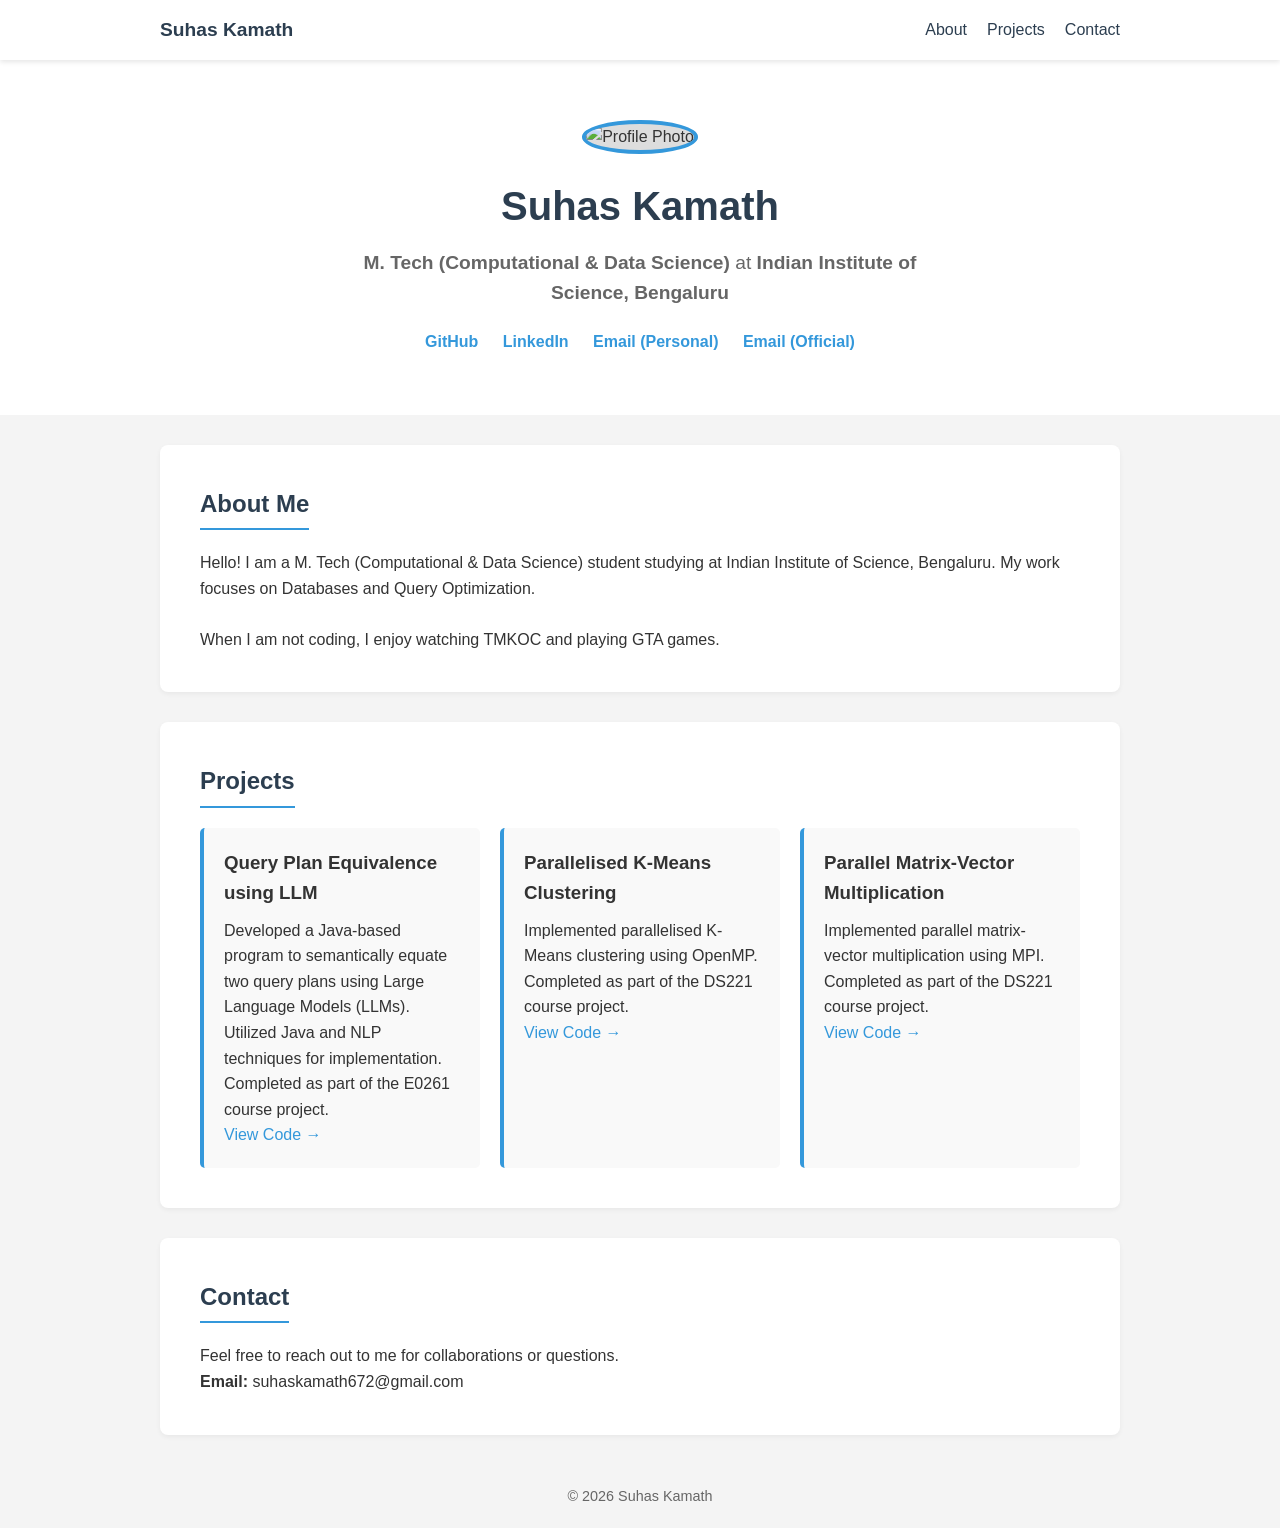
==== index.html @ 39dcdf75 "Updated index" ====
<!DOCTYPE html>
<html lang="en">
<head>
    <meta charset="UTF-8">
    <meta name="viewport" content="width=device-width, initial-scale=1.0">
    <title>Suhas Kamath| Portfolio</title>
    <style>
        /* --- CSS VARIABLES FOR EASY COLOR CHANGES --- */
        :root {
            --primary-color: #2c3e50; /* Dark Blue */
            --accent-color: #3498db;  /* Light Blue */
            --text-color: #333;
            --bg-color: #f4f4f4;
            --white: #ffffff;
        }

        /* --- GLOBAL STYLES --- */
        * {
            margin: 0;
            padding: 0;
            box-sizing: border-box;
        }

        body {
            font-family: -apple-system, BlinkMacSystemFont, "Segoe UI", Roboto, Helvetica, Arial, sans-serif;
            line-height: 1.6;
            color: var(--text-color);
            background-color: var(--bg-color);
        }

        a {
            text-decoration: none;
            color: var(--accent-color);
            transition: color 0.3s ease;
        }

        a:hover {
            color: var(--primary-color);
        }

        .container {
            max-width: 1000px;
            margin: 0 auto;
            padding: 0 20px;
        }

        /* --- HEADER & NAVIGATION --- */
        header {
            background: var(--white);
            box-shadow: 0 2px 5px rgba(0,0,0,0.1);
            position: sticky;
            top: 0;
            z-index: 100;
        }

        nav {
            display: flex;
            justify-content: space-between;
            align-items: center;
            height: 60px;
        }

        .logo {
            font-size: 1.2rem;
            font-weight: bold;
            color: var(--primary-color);
        }

        .nav-links {
            list-style: none;
            display: flex;
        }

        .nav-links li {
            margin-left: 20px;
        }

        .nav-links a {
            color: var(--primary-color);
            font-weight: 500;
        }

        /* --- HERO SECTION --- */
        .hero {
            background: var(--white);
            padding: 60px 0;
            text-align: center;
            margin-bottom: 30px;
        }

        .profile-img {
            width: 150px;
            height: 150px;
            border-radius: 50%;
            object-fit: cover;
            border: 4px solid var(--accent-color);
            margin-bottom: 20px;
            background-color: #ddd; /* Placeholder color */
        }

        .hero h1 {
            font-size: 2.5rem;
            margin-bottom: 10px;
            color: var(--primary-color);
        }

        .hero p {
            font-size: 1.2rem;
            color: #666;
            max-width: 600px;
            margin: 0 auto;
        }

        .social-links {
            margin-top: 20px;
        }

        .social-links a {
            margin: 0 10px;
            font-weight: bold;
        }

        /* --- CONTENT SECTIONS --- */
        section {
            background: var(--white);
            padding: 40px;
            margin-bottom: 30px;
            border-radius: 8px;
            box-shadow: 0 2px 5px rgba(0,0,0,0.05);
        }

        h2 {
            color: var(--primary-color);
            border-bottom: 2px solid var(--accent-color);
            display: inline-block;
            margin-bottom: 20px;
            padding-bottom: 5px;
        }

        .grid-list {
            display: grid;
            grid-template-columns: repeat(auto-fit, minmax(250px, 1fr));
            gap: 20px;
        }

        .card {
            background: #f9f9f9;
            padding: 20px;
            border-radius: 5px;
            border-left: 4px solid var(--accent-color);
        }

        .card h3 {
            margin-bottom: 10px;
        }

        /* --- FOOTER --- */
        footer {
            text-align: center;
            padding: 20px;
            color: #666;
            font-size: 0.9rem;
        }

        /* --- RESPONSIVE DESIGN --- */
        @media (max-width: 768px) {
            .hero h1 { font-size: 2rem; }
            nav { flex-direction: column; height: auto; padding: 10px 0; }
            .nav-links { margin-top: 10px; }
        }
    </style>
</head>
<body>

    <header>
        <div class="container">
            <nav>
                <div class="logo">Suhas Kamath</div>
                <ul class="nav-links">
                    <li><a href="#about">About</a></li>
                    <!--<li><a href="#research">Research and Interests</a></li>-->
                    <li><a href="#projects">Projects</a></li>
                    <li><a href="#contact">Contact</a></li>
                </ul>
            </nav>
        </div>
    </header>

    <div class="hero">
        <div class="container">
            <img src="profile.png" alt="Profile Photo" class="profile-img">
            <h1>Suhas Kamath</h1>
            <p><strong>M. Tech (Computational & Data Science) </strong> at <strong>Indian Institute of Science, Bengaluru</strong></p>
            <!--
            <p>Brief tagline about what you study or build (e.g., Numerical Analysis, Data Science, or Web Development).</p>
            -->
            <div class="social-links">
                <a href="https://github.com/suhaskamath2712">GitHub</a>
                <a href="https://www.linkedin.com/in/suhas-kamath-4472b1215/">LinkedIn</a>
                <a href="mailto:suhaskamath672@gmail.com">Email (Personal)</a>
                <a href="mailto:suhaskamath@iisc.ac.in">Email (Official)</a>
            </div>
        </div>
    </div>

    <div class="container">
        
        <section id="about">
            <h2>About Me</h2>
            <p>
                Hello! I am a M. Tech (Computational & Data Science) student studying at Indian Institute of Science, Bengaluru. 
                My work focuses on Databases and Query Optimization.
            </p>
            <br>
            <p>
                When I am not coding, I enjoy watching TMKOC and playing GTA games.
            </p>
        </section>
        
        <!--
        <section id="research">
            <h2>Research Interests</h2>
            <ul style="padding-left: 20px;">
                <li><strong>Topic A:</strong> Description of why this interests you.</li>
                <li><strong>Topic B:</strong> Description of previous work in this area.</li>
                <li><strong>Topic C:</strong> Future goals in this field.</li>
            </ul>
        </section>
        -->
        
        
        <section id="projects">
            <h2>Projects</h2>
            <div class="grid-list">
                <div class="card">
                    <h3>Query Plan Equivalence using LLM</h3>
                    <p>Developed a Java-based program to semantically equate two query plans using Large Language Models (LLMs). Utilized Java and NLP techniques for implementation. Completed as part of the E0261 course project.</p>
                    <a href="https://github.com/suhaskamath2712/E0261_P11">View Code &rarr;</a>
                </div>
                <div class="card">
                    <h3>Parallelised K-Means Clustering</h3>
                    <p>Implemented parallelised K-Means clustering using OpenMP. Completed as part of the DS221 course project.</p>
                    <a href="https://github.com/suhaskamath2712/ISS_Assignment/tree/main/OpenMP">View Code &rarr;</a>
                </div>
                <div class="card">
                    <h3>Parallel Matrix-Vector Multiplication</h3>
                    <p>Implemented parallel matrix-vector multiplication using MPI. Completed as part of the DS221 course project.</p>
                    <a href="https://github.com/suhaskamath2712/ISS_Assignment/tree/main/MPI">View Code &rarr;</a>
                </div>
            </div>
        </section>

        <section id="contact">
            <h2>Contact</h2>
            <p>Feel free to reach out to me for collaborations or questions.</p>
            <p><strong>Email:</strong> suhaskamath672@gmail.com</p>
        </section>

    </div>

    <footer>
        <p>&copy; <span id="year"></span> Suhas Kamath</p>
    </footer>

    <script>
        // Automatically update the year in the footer
        document.getElementById('year').textContent = new Date().getFullYear();

        // Smooth scrolling for navigation links
        document.querySelectorAll('a[href^="#"]').forEach(anchor => {
            anchor.addEventListener('click', function (e) {
                e.preventDefault();
                document.querySelector(this.getAttribute('href')).scrollIntoView({
                    behavior: 'smooth'
                });
            });
        });
    </script>
</body>
</html>
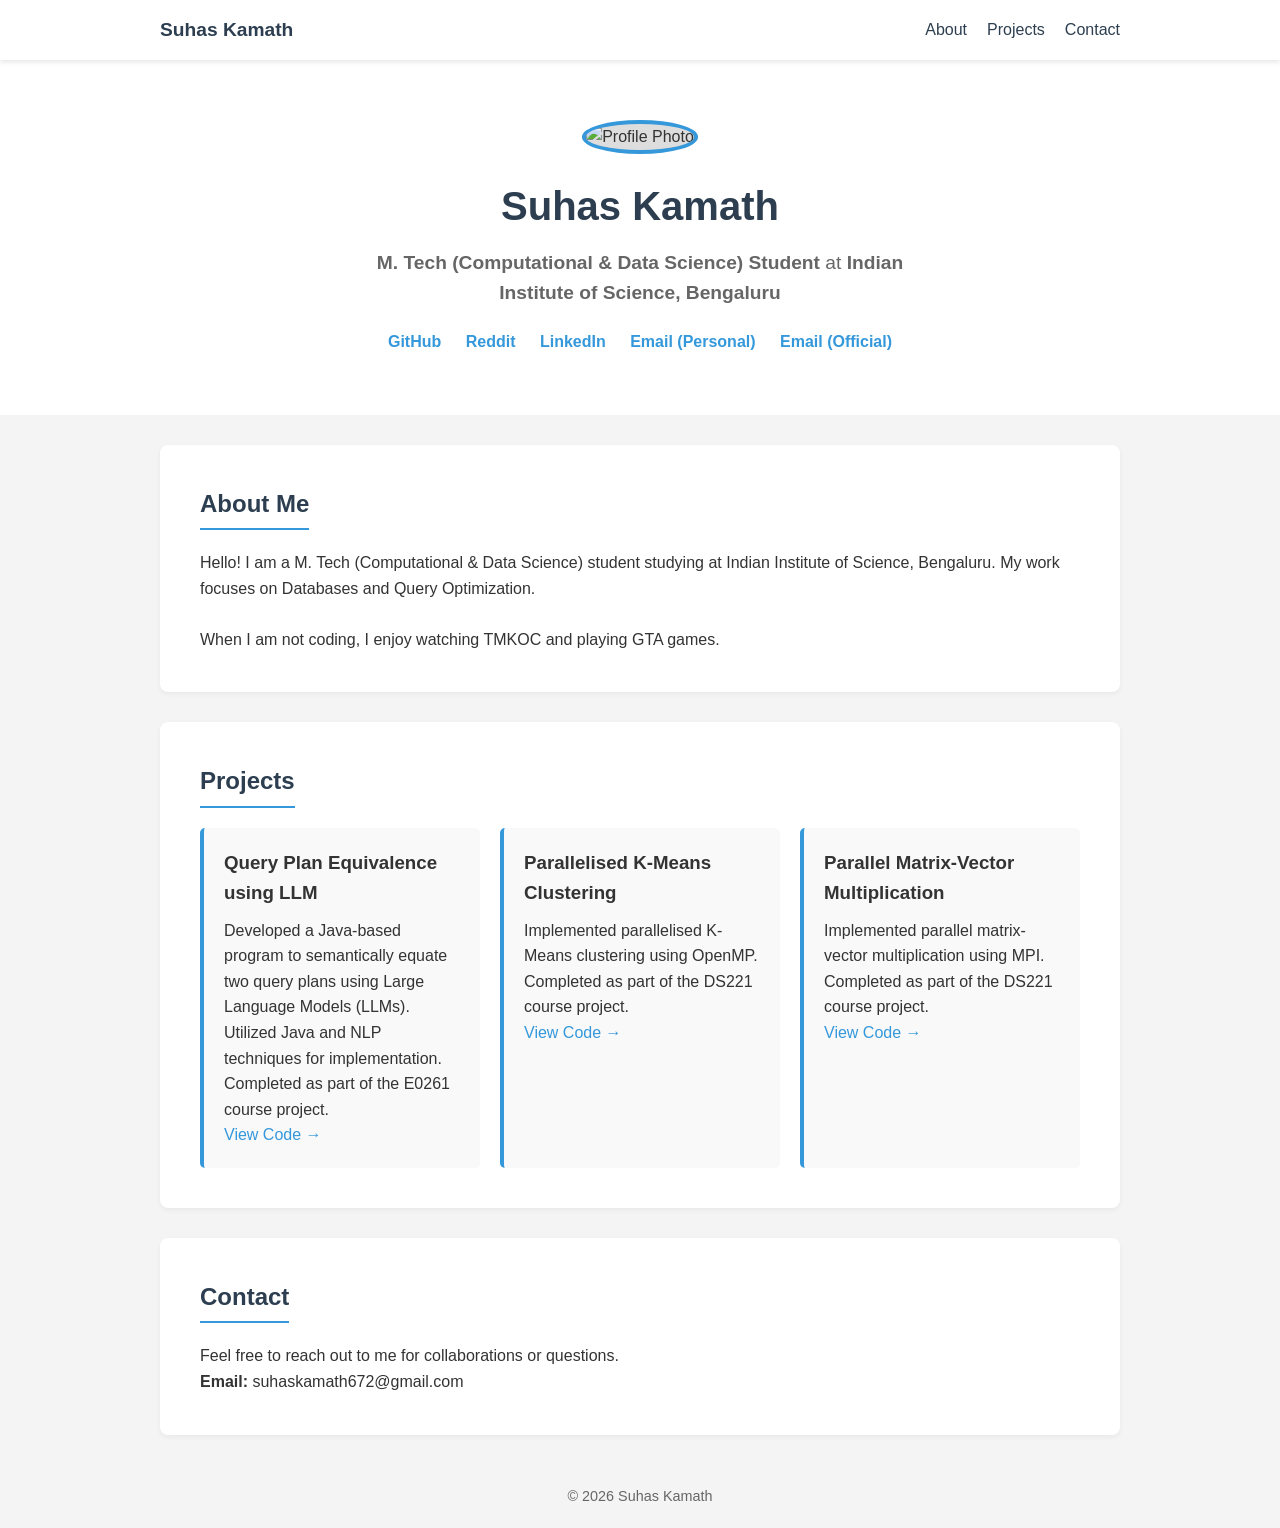
==== commit 50d9b3ad: "Update index.html" ====
--- a/index.html
+++ b/index.html
@@ -3,7 +3,7 @@
 <head>
     <meta charset="UTF-8">
     <meta name="viewport" content="width=device-width, initial-scale=1.0">
-    <title>Suhas Kamath| Portfolio</title>
+    <title>Suhas Kamath | Portfolio</title>
     <style>
         /* --- CSS VARIABLES FOR EASY COLOR CHANGES --- */
         :root {
@@ -190,12 +190,13 @@
         <div class="container">
             <img src="profile.png" alt="Profile Photo" class="profile-img">
             <h1>Suhas Kamath</h1>
-            <p><strong>M. Tech (Computational & Data Science) </strong> at <strong>Indian Institute of Science, Bengaluru</strong></p>
+            <p><strong>M. Tech (Computational & Data Science) Student </strong> at <strong>Indian Institute of Science, Bengaluru</strong></p>
             <!--
             <p>Brief tagline about what you study or build (e.g., Numerical Analysis, Data Science, or Web Development).</p>
             -->
             <div class="social-links">
                 <a href="https://github.com/suhaskamath2712">GitHub</a>
+                <a href="https://www.reddit.com/user/tejrani/">Reddit</a>
                 <a href="https://www.linkedin.com/in/suhas-kamath-4472b1215/">LinkedIn</a>
                 <a href="mailto:suhaskamath672@gmail.com">Email (Personal)</a>
                 <a href="mailto:suhaskamath@iisc.ac.in">Email (Official)</a>
@@ -277,4 +278,4 @@
         });
     </script>
 </body>
-</html>+</html>
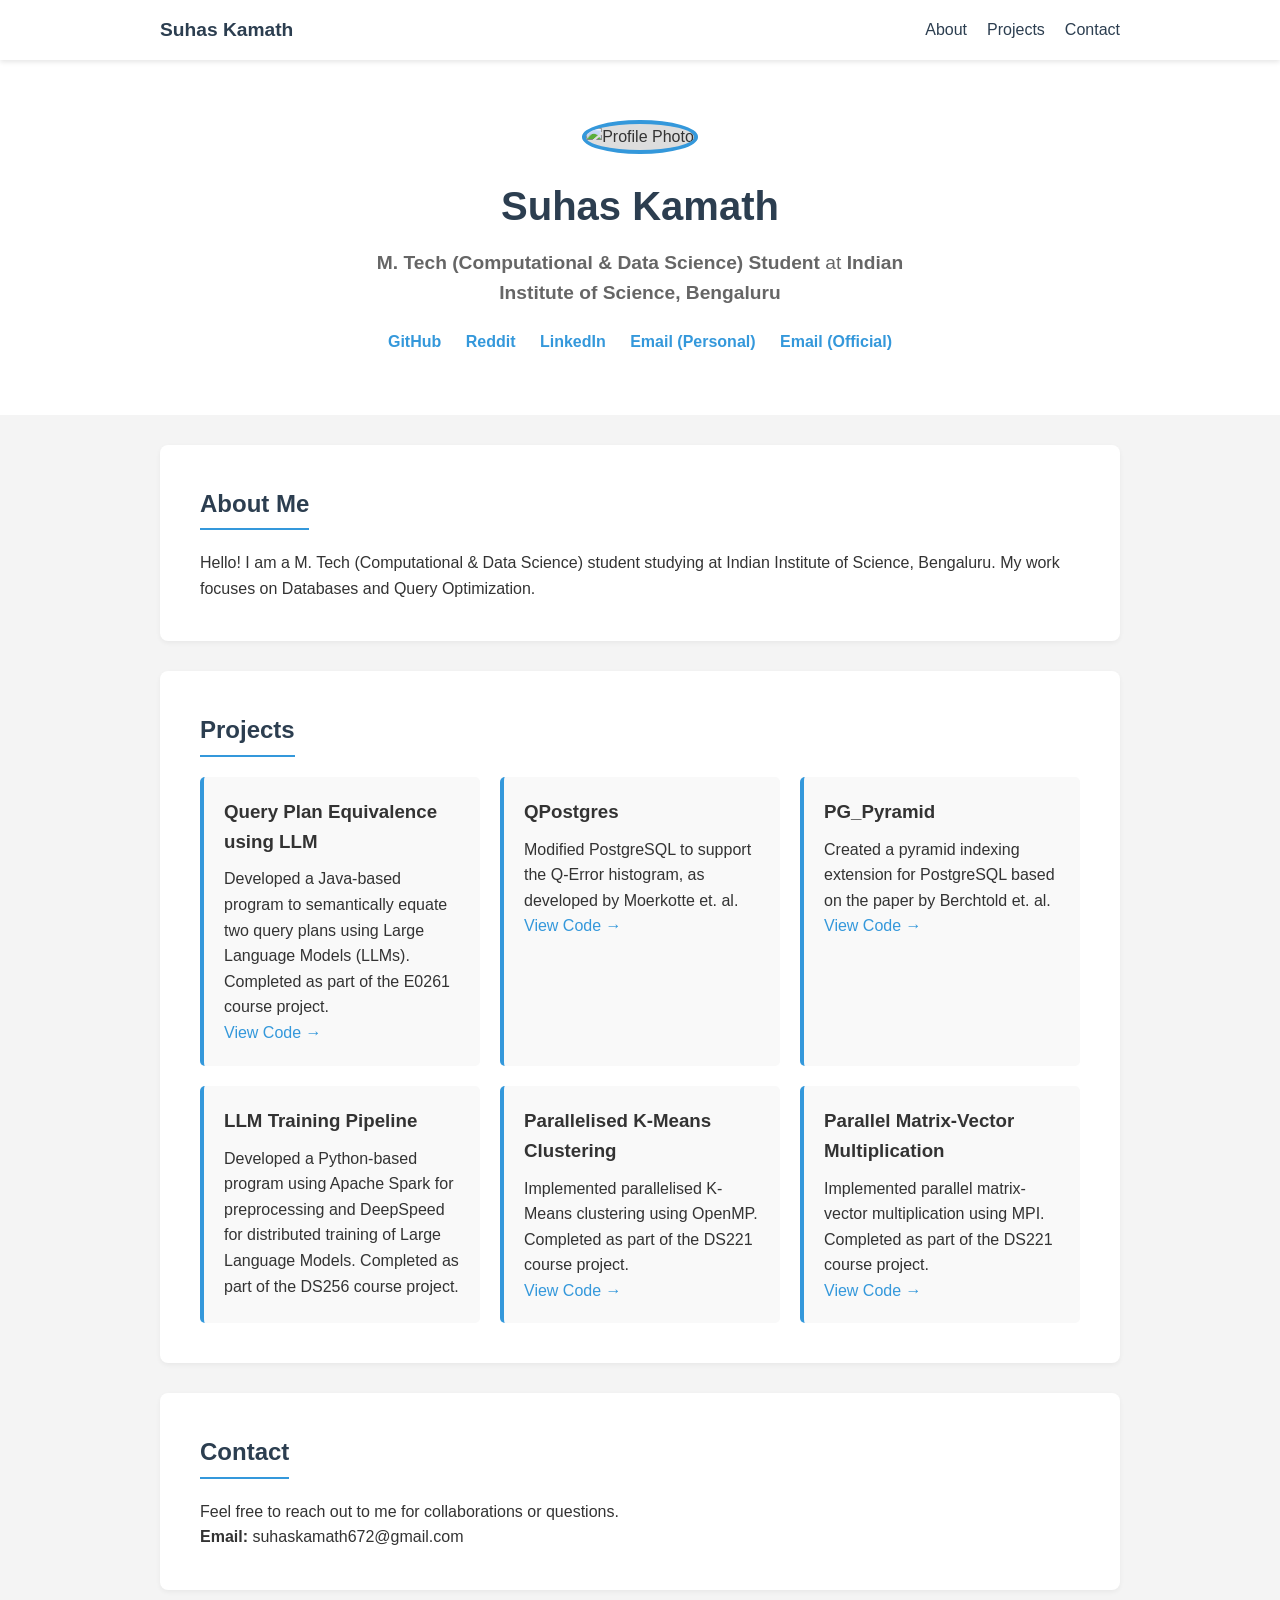
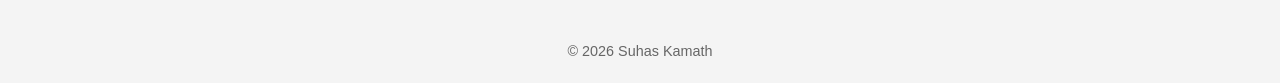
==== commit 1508b727: "Updated webpage" ====
--- a/index.html
+++ b/index.html
@@ -212,10 +212,6 @@
                 Hello! I am a M. Tech (Computational & Data Science) student studying at Indian Institute of Science, Bengaluru. 
                 My work focuses on Databases and Query Optimization.
             </p>
-            <br>
-            <p>
-                When I am not coding, I enjoy watching TMKOC and playing GTA games.
-            </p>
         </section>
         
         <!--
@@ -235,8 +231,22 @@
             <div class="grid-list">
                 <div class="card">
                     <h3>Query Plan Equivalence using LLM</h3>
-                    <p>Developed a Java-based program to semantically equate two query plans using Large Language Models (LLMs). Utilized Java and NLP techniques for implementation. Completed as part of the E0261 course project.</p>
+                    <p>Developed a Java-based program to semantically equate two query plans using Large Language Models (LLMs). Completed as part of the E0261 course project.</p>
                     <a href="https://github.com/suhaskamath2712/E0261_P11">View Code &rarr;</a>
+                </div>
+                <div class="card">
+                    <h3>QPostgres</h3>
+                    <p>Modified PostgreSQL to support the Q-Error histogram, as developed by Moerkotte et. al.</p>
+                    <a href="https://github.com/suhaskamath2712/qpostgres">View Code &rarr;</a>
+                </div>
+                <div class="card">
+                    <h3>PG_Pyramid</h3>
+                    <p>Created a pyramid indexing extension for PostgreSQL based on the paper by Berchtold et. al.</p>
+                    <a href="https://github.com/suhaskamath2712/pg_pyramid">View Code &rarr;</a>
+                </div>
+                <div class="card">
+                    <h3>LLM Training Pipeline</h3>
+                    <p>Developed a Python-based program using Apache Spark for preprocessing and DeepSpeed for distributed training of Large Language Models. Completed as part of the DS256 course project.</p>
                 </div>
                 <div class="card">
                     <h3>Parallelised K-Means Clustering</h3>
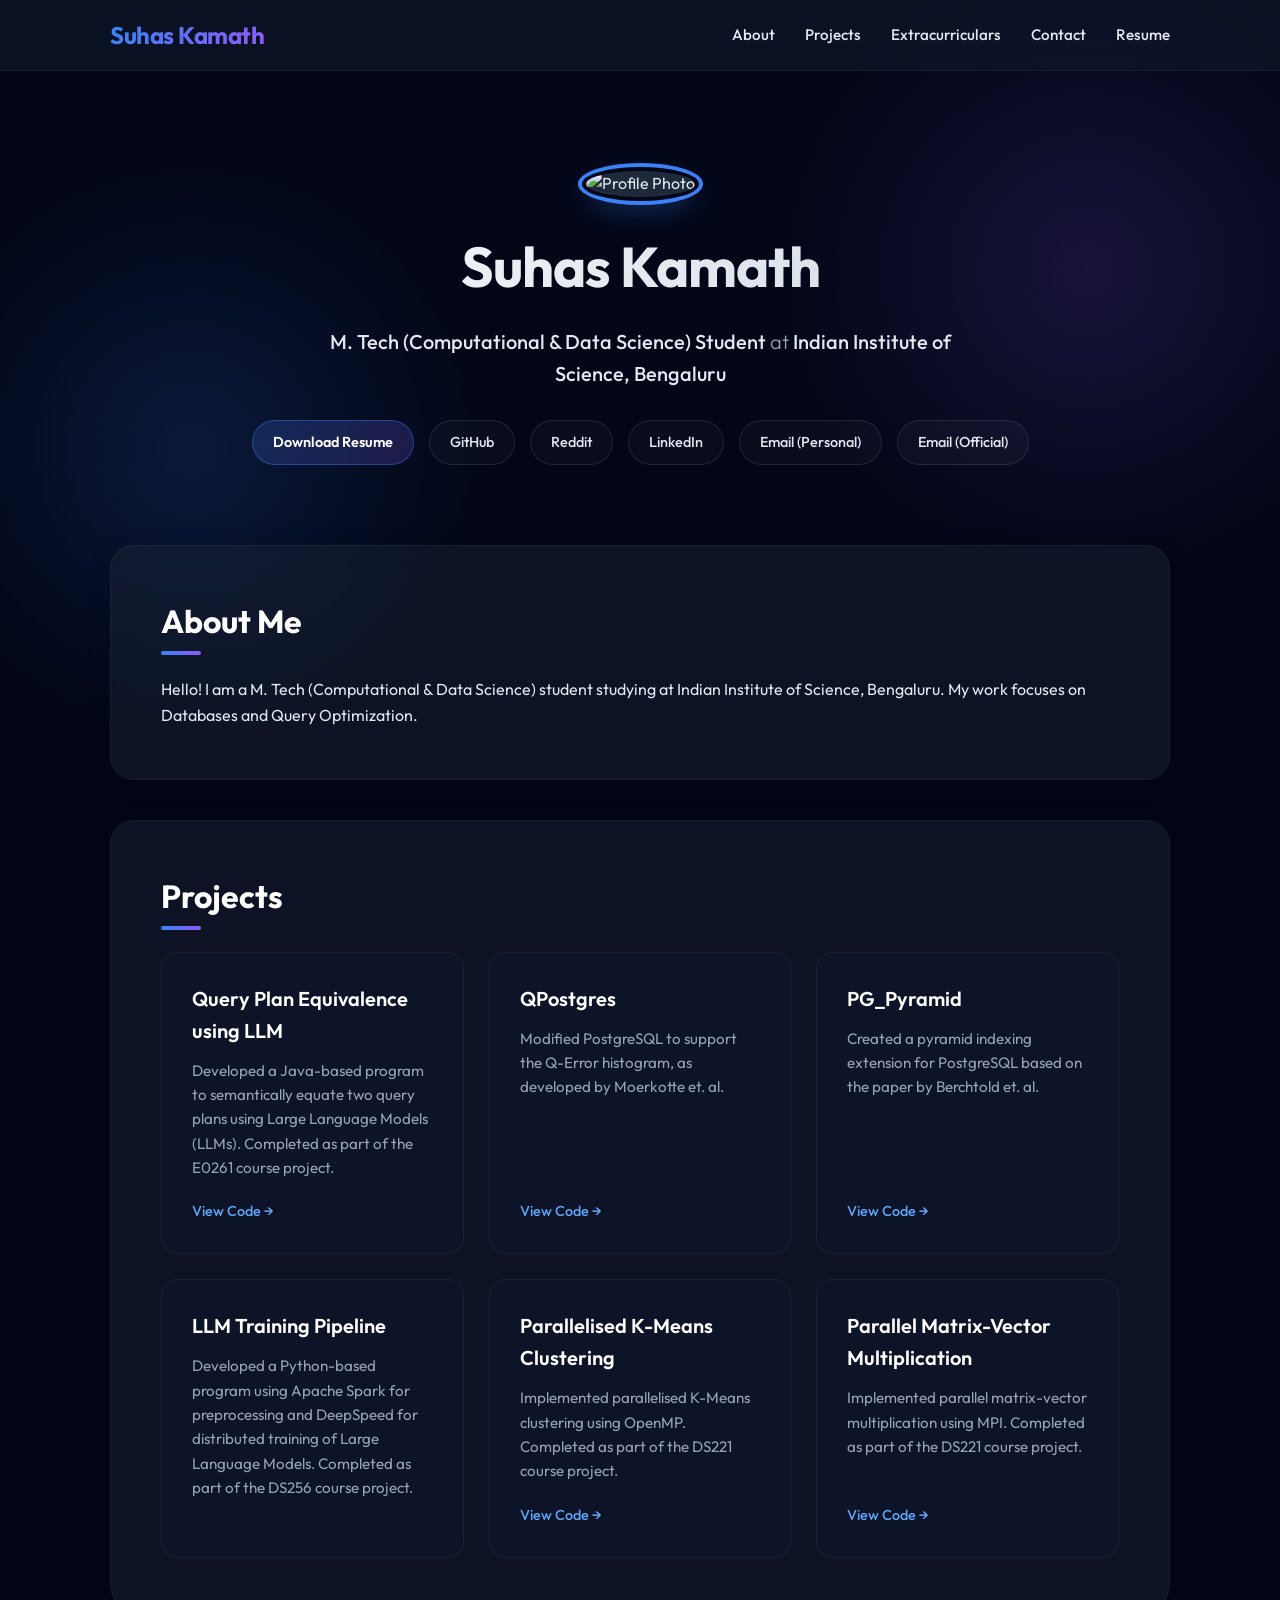
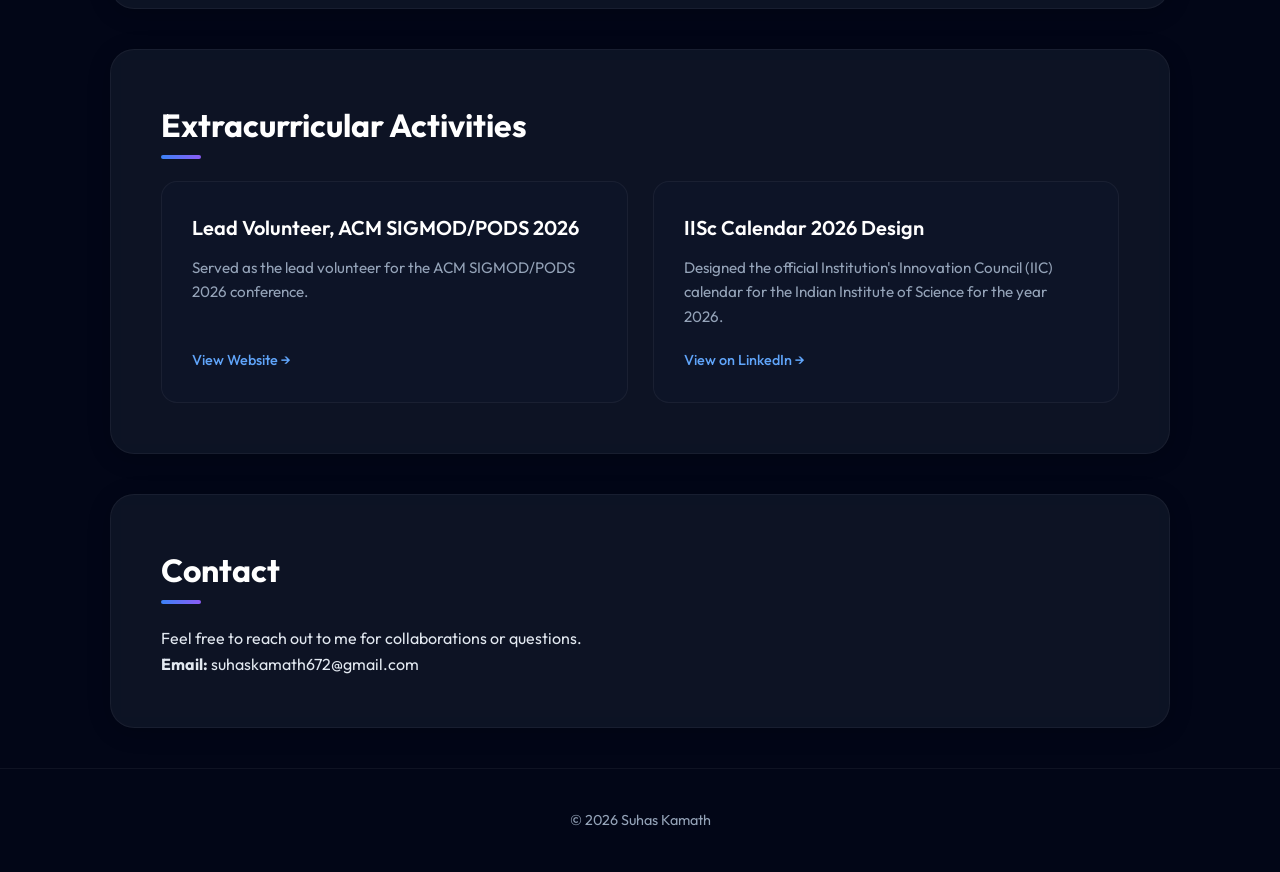
==== commit b690e4ae: "Redesign portfolio with dark theme, added resume" ====
--- a/index.html
+++ b/index.html
@@ -4,13 +4,22 @@
     <meta charset="UTF-8">
     <meta name="viewport" content="width=device-width, initial-scale=1.0">
     <title>Suhas Kamath | Portfolio</title>
+    <!-- Google Fonts -->
+    <link rel="preconnect" href="https://fonts.googleapis.com">
+    <link rel="preconnect" href="https://fonts.gstatic.com" crossorigin>
+    <link href="https://fonts.googleapis.com/css2?family=Outfit:wght@300;400;500;600;700&display=swap" rel="stylesheet">
+    
     <style>
         /* --- CSS VARIABLES FOR EASY COLOR CHANGES --- */
         :root {
-            --primary-color: #2c3e50; /* Dark Blue */
-            --accent-color: #3498db;  /* Light Blue */
-            --text-color: #333;
-            --bg-color: #f4f4f4;
+            --primary-color: #0f172a; /* Deep Slate */
+            --accent-color: #3b82f6;  /* Vibrant Blue */
+            --accent-glow: rgba(59, 130, 246, 0.5);
+            --text-color: #e2e8f0;
+            --text-muted: #94a3b8;
+            --bg-color: #020617; /* Very Dark Navy */
+            --surface-color: #1e293b;
+            --surface-hover: #334155;
             --white: #ffffff;
         }
 
@@ -22,48 +31,60 @@
         }
 
         body {
-            font-family: -apple-system, BlinkMacSystemFont, "Segoe UI", Roboto, Helvetica, Arial, sans-serif;
+            font-family: 'Outfit', -apple-system, BlinkMacSystemFont, "Segoe UI", Roboto, Helvetica, Arial, sans-serif;
             line-height: 1.6;
             color: var(--text-color);
             background-color: var(--bg-color);
+            background-image: 
+                radial-gradient(circle at 15% 50%, rgba(59, 130, 246, 0.15), transparent 25%),
+                radial-gradient(circle at 85% 30%, rgba(139, 92, 246, 0.15), transparent 25%);
+            background-attachment: fixed;
+            -webkit-font-smoothing: antialiased;
         }
 
         a {
             text-decoration: none;
             color: var(--accent-color);
-            transition: color 0.3s ease;
+            transition: all 0.3s cubic-bezier(0.4, 0, 0.2, 1);
         }
 
         a:hover {
-            color: var(--primary-color);
+            color: #60a5fa;
+            text-shadow: 0 0 8px var(--accent-glow);
         }
 
         .container {
-            max-width: 1000px;
+            max-width: 1100px;
             margin: 0 auto;
             padding: 0 20px;
         }
 
         /* --- HEADER & NAVIGATION --- */
         header {
-            background: var(--white);
-            box-shadow: 0 2px 5px rgba(0,0,0,0.1);
+            background: rgba(15, 23, 42, 0.7);
+            backdrop-filter: blur(12px);
+            -webkit-backdrop-filter: blur(12px);
+            border-bottom: 1px solid rgba(255, 255, 255, 0.05);
             position: sticky;
             top: 0;
             z-index: 100;
+            transition: all 0.3s ease;
         }
 
         nav {
             display: flex;
             justify-content: space-between;
             align-items: center;
-            height: 60px;
+            height: 70px;
         }
 
         .logo {
-            font-size: 1.2rem;
-            font-weight: bold;
-            color: var(--primary-color);
+            font-size: 1.5rem;
+            font-weight: 700;
+            background: linear-gradient(to right, #3b82f6, #8b5cf6);
+            -webkit-background-clip: text;
+            -webkit-text-fill-color: transparent;
+            letter-spacing: -0.5px;
         }
 
         .nav-links {
@@ -72,101 +93,226 @@
         }
 
         .nav-links li {
-            margin-left: 20px;
+            margin-left: 30px;
         }
 
         .nav-links a {
-            color: var(--primary-color);
+            color: var(--text-color);
             font-weight: 500;
+            font-size: 0.95rem;
+            position: relative;
+        }
+        
+        .nav-links a::after {
+            content: '';
+            position: absolute;
+            width: 0;
+            height: 2px;
+            bottom: -4px;
+            left: 0;
+            background: linear-gradient(to right, #3b82f6, #8b5cf6);
+            transition: width 0.3s ease;
+        }
+
+        .nav-links a:hover::after {
+            width: 100%;
         }
 
         /* --- HERO SECTION --- */
         .hero {
-            background: var(--white);
-            padding: 60px 0;
+            padding: 100px 0 80px;
             text-align: center;
-            margin-bottom: 30px;
+            position: relative;
         }
 
         .profile-img {
-            width: 150px;
-            height: 150px;
+            width: 160px;
+            height: 160px;
             border-radius: 50%;
             object-fit: cover;
-            border: 4px solid var(--accent-color);
-            margin-bottom: 20px;
-            background-color: #ddd; /* Placeholder color */
+            margin-bottom: 25px;
+            background-color: var(--surface-color);
+            box-shadow: 0 0 0 4px var(--bg-color), 0 0 0 8px var(--accent-color), 0 10px 30px rgba(59, 130, 246, 0.4);
+            transition: transform 0.5s cubic-bezier(0.175, 0.885, 0.32, 1.275);
+        }
+        
+        .profile-img:hover {
+            transform: scale(1.05) rotate(2deg);
         }
 
         .hero h1 {
-            font-size: 2.5rem;
-            margin-bottom: 10px;
-            color: var(--primary-color);
+            font-size: 3.5rem;
+            font-weight: 700;
+            margin-bottom: 15px;
+            letter-spacing: -1px;
+            background: linear-gradient(135deg, #ffffff 0%, #cbd5e1 100%);
+            -webkit-background-clip: text;
+            -webkit-text-fill-color: transparent;
         }
 
         .hero p {
-            font-size: 1.2rem;
-            color: #666;
-            max-width: 600px;
-            margin: 0 auto;
+            font-size: 1.25rem;
+            color: var(--text-muted);
+            max-width: 650px;
+            margin: 0 auto 30px;
+            font-weight: 300;
+        }
+        
+        .hero p strong {
+            color: #e2e8f0;
+            font-weight: 500;
         }
 
         .social-links {
-            margin-top: 20px;
+            display: flex;
+            justify-content: center;
+            gap: 15px;
+            flex-wrap: wrap;
         }
 
         .social-links a {
-            margin: 0 10px;
-            font-weight: bold;
+            background: rgba(255, 255, 255, 0.03);
+            border: 1px solid rgba(255, 255, 255, 0.1);
+            padding: 10px 20px;
+            border-radius: 30px;
+            font-size: 0.9rem;
+            font-weight: 500;
+            color: var(--text-color);
+            backdrop-filter: blur(10px);
+            -webkit-backdrop-filter: blur(10px);
+        }
+        
+        .social-links a:hover {
+            background: rgba(59, 130, 246, 0.1);
+            border-color: rgba(59, 130, 246, 0.5);
+            transform: translateY(-2px);
+            box-shadow: 0 4px 12px rgba(0, 0, 0, 0.2);
+            color: #ffffff;
         }
 
         /* --- CONTENT SECTIONS --- */
         section {
-            background: var(--white);
-            padding: 40px;
+            background: rgba(30, 41, 59, 0.4);
+            backdrop-filter: blur(16px);
+            -webkit-backdrop-filter: blur(16px);
+            border: 1px solid rgba(255, 255, 255, 0.05);
+            padding: 50px;
+            margin-bottom: 40px;
+            border-radius: 24px;
+            box-shadow: 0 4px 24px -1px rgba(0, 0, 0, 0.2);
+            transition: transform 0.3s ease, box-shadow 0.3s ease;
+        }
+
+        section:hover {
+            box-shadow: 0 10px 40px -10px rgba(0, 0, 0, 0.4);
+        }
+
+        h2 {
+            font-size: 2rem;
+            font-weight: 700;
+            color: var(--white);
             margin-bottom: 30px;
-            border-radius: 8px;
-            box-shadow: 0 2px 5px rgba(0,0,0,0.05);
-        }
-
-        h2 {
-            color: var(--primary-color);
-            border-bottom: 2px solid var(--accent-color);
             display: inline-block;
-            margin-bottom: 20px;
-            padding-bottom: 5px;
+            position: relative;
+        }
+        
+        h2::after {
+            content: '';
+            position: absolute;
+            left: 0;
+            bottom: -8px;
+            width: 40px;
+            height: 4px;
+            background: linear-gradient(90deg, #3b82f6, #8b5cf6);
+            border-radius: 2px;
         }
 
         .grid-list {
             display: grid;
-            grid-template-columns: repeat(auto-fit, minmax(250px, 1fr));
-            gap: 20px;
+            grid-template-columns: repeat(auto-fit, minmax(300px, 1fr));
+            gap: 25px;
         }
 
         .card {
-            background: #f9f9f9;
-            padding: 20px;
-            border-radius: 5px;
-            border-left: 4px solid var(--accent-color);
+            background: rgba(15, 23, 42, 0.6);
+            padding: 30px;
+            border-radius: 16px;
+            border: 1px solid rgba(255, 255, 255, 0.05);
+            transition: all 0.3s cubic-bezier(0.4, 0, 0.2, 1);
+            position: relative;
+            overflow: hidden;
+            display: flex;
+            flex-direction: column;
+        }
+        
+        .card::before {
+            content: '';
+            position: absolute;
+            top: 0;
+            left: 0;
+            width: 100%;
+            height: 100%;
+            background: radial-gradient(circle at top right, rgba(59, 130, 246, 0.1), transparent 50%);
+            opacity: 0;
+            transition: opacity 0.3s ease;
+        }
+
+        .card:hover {
+            transform: translateY(-5px);
+            border-color: rgba(59, 130, 246, 0.3);
+            box-shadow: 0 10px 30px -10px rgba(0, 0, 0, 0.5);
+        }
+        
+        .card:hover::before {
+            opacity: 1;
         }
 
         .card h3 {
-            margin-bottom: 10px;
+            font-size: 1.25rem;
+            color: var(--white);
+            margin-bottom: 12px;
+            font-weight: 600;
+        }
+        
+        .card p {
+            color: var(--text-muted);
+            font-size: 0.95rem;
+            flex-grow: 1;
+            margin-bottom: 20px;
+        }
+        
+        .card a {
+            display: inline-flex;
+            align-items: center;
+            font-weight: 500;
+            font-size: 0.9rem;
+            color: #60a5fa;
+            margin-top: auto;
+            position: relative;
+            z-index: 1;
+        }
+        
+        .card a:hover {
+            color: #93c5fd;
         }
 
         /* --- FOOTER --- */
         footer {
             text-align: center;
-            padding: 20px;
-            color: #666;
+            padding: 40px 20px;
+            color: var(--text-muted);
             font-size: 0.9rem;
+            border-top: 1px solid rgba(255, 255, 255, 0.05);
+            margin-top: 40px;
         }
 
         /* --- RESPONSIVE DESIGN --- */
         @media (max-width: 768px) {
-            .hero h1 { font-size: 2rem; }
-            nav { flex-direction: column; height: auto; padding: 10px 0; }
-            .nav-links { margin-top: 10px; }
+            .hero h1 { font-size: 2.5rem; }
+            nav { flex-direction: column; height: auto; padding: 15px 0; gap: 15px; }
+            .nav-links { margin-left: 0; justify-content: center; flex-wrap: wrap; gap: 15px; }
+            .nav-links li { margin: 0; }
+            section { padding: 30px 20px; }
         }
     </style>
 </head>
@@ -180,7 +326,9 @@
                     <li><a href="#about">About</a></li>
                     <!--<li><a href="#research">Research and Interests</a></li>-->
                     <li><a href="#projects">Projects</a></li>
+                    <li><a href="#extracurriculars">Extracurriculars</a></li>
                     <li><a href="#contact">Contact</a></li>
+                    <li><a href="Resume_Suhas.pdf" download="Resume_Suhas.pdf">Resume</a></li>
                 </ul>
             </nav>
         </div>
@@ -195,6 +343,7 @@
             <p>Brief tagline about what you study or build (e.g., Numerical Analysis, Data Science, or Web Development).</p>
             -->
             <div class="social-links">
+                <a href="Resume_Suhas.pdf" download="Resume_Suhas.pdf" style="background: linear-gradient(135deg, rgba(59, 130, 246, 0.2), rgba(139, 92, 246, 0.2)); border-color: rgba(59, 130, 246, 0.4); font-weight: 600; color: #ffffff;">Download Resume</a>
                 <a href="https://github.com/suhaskamath2712">GitHub</a>
                 <a href="https://www.reddit.com/user/tejrani/">Reddit</a>
                 <a href="https://www.linkedin.com/in/suhas-kamath-4472b1215/">LinkedIn</a>
@@ -257,6 +406,22 @@
                     <h3>Parallel Matrix-Vector Multiplication</h3>
                     <p>Implemented parallel matrix-vector multiplication using MPI. Completed as part of the DS221 course project.</p>
                     <a href="https://github.com/suhaskamath2712/ISS_Assignment/tree/main/MPI">View Code &rarr;</a>
+                </div>
+            </div>
+        </section>
+
+        <section id="extracurriculars">
+            <h2>Extracurricular Activities</h2>
+            <div class="grid-list">
+                <div class="card">
+                    <h3>Lead Volunteer, ACM SIGMOD/PODS 2026</h3>
+                    <p>Served as the lead volunteer for the ACM SIGMOD/PODS 2026 conference.</p>
+                    <a href="https://2026.sigmod.org/" target="_blank">View Website &rarr;</a>
+                </div>
+                <div class="card">
+                    <h3>IISc Calendar 2026 Design</h3>
+                    <p>Designed the official Institution's Innovation Council (IIC) calendar for the Indian Institute of Science for the year 2026.</p>
+                    <a href="https://www.linkedin.com/posts/institution-innovation-council-iic-iisc_iic-calendar-designs-ugcPost-7414228156267700224-qsvM?utm_source=share&utm_medium=member_desktop&rcm=ACoAADZTrDcB0Xc3ZBalmQDPo8MAmC64FkrdKAU" target="_blank">View on LinkedIn &rarr;</a>
                 </div>
             </div>
         </section>
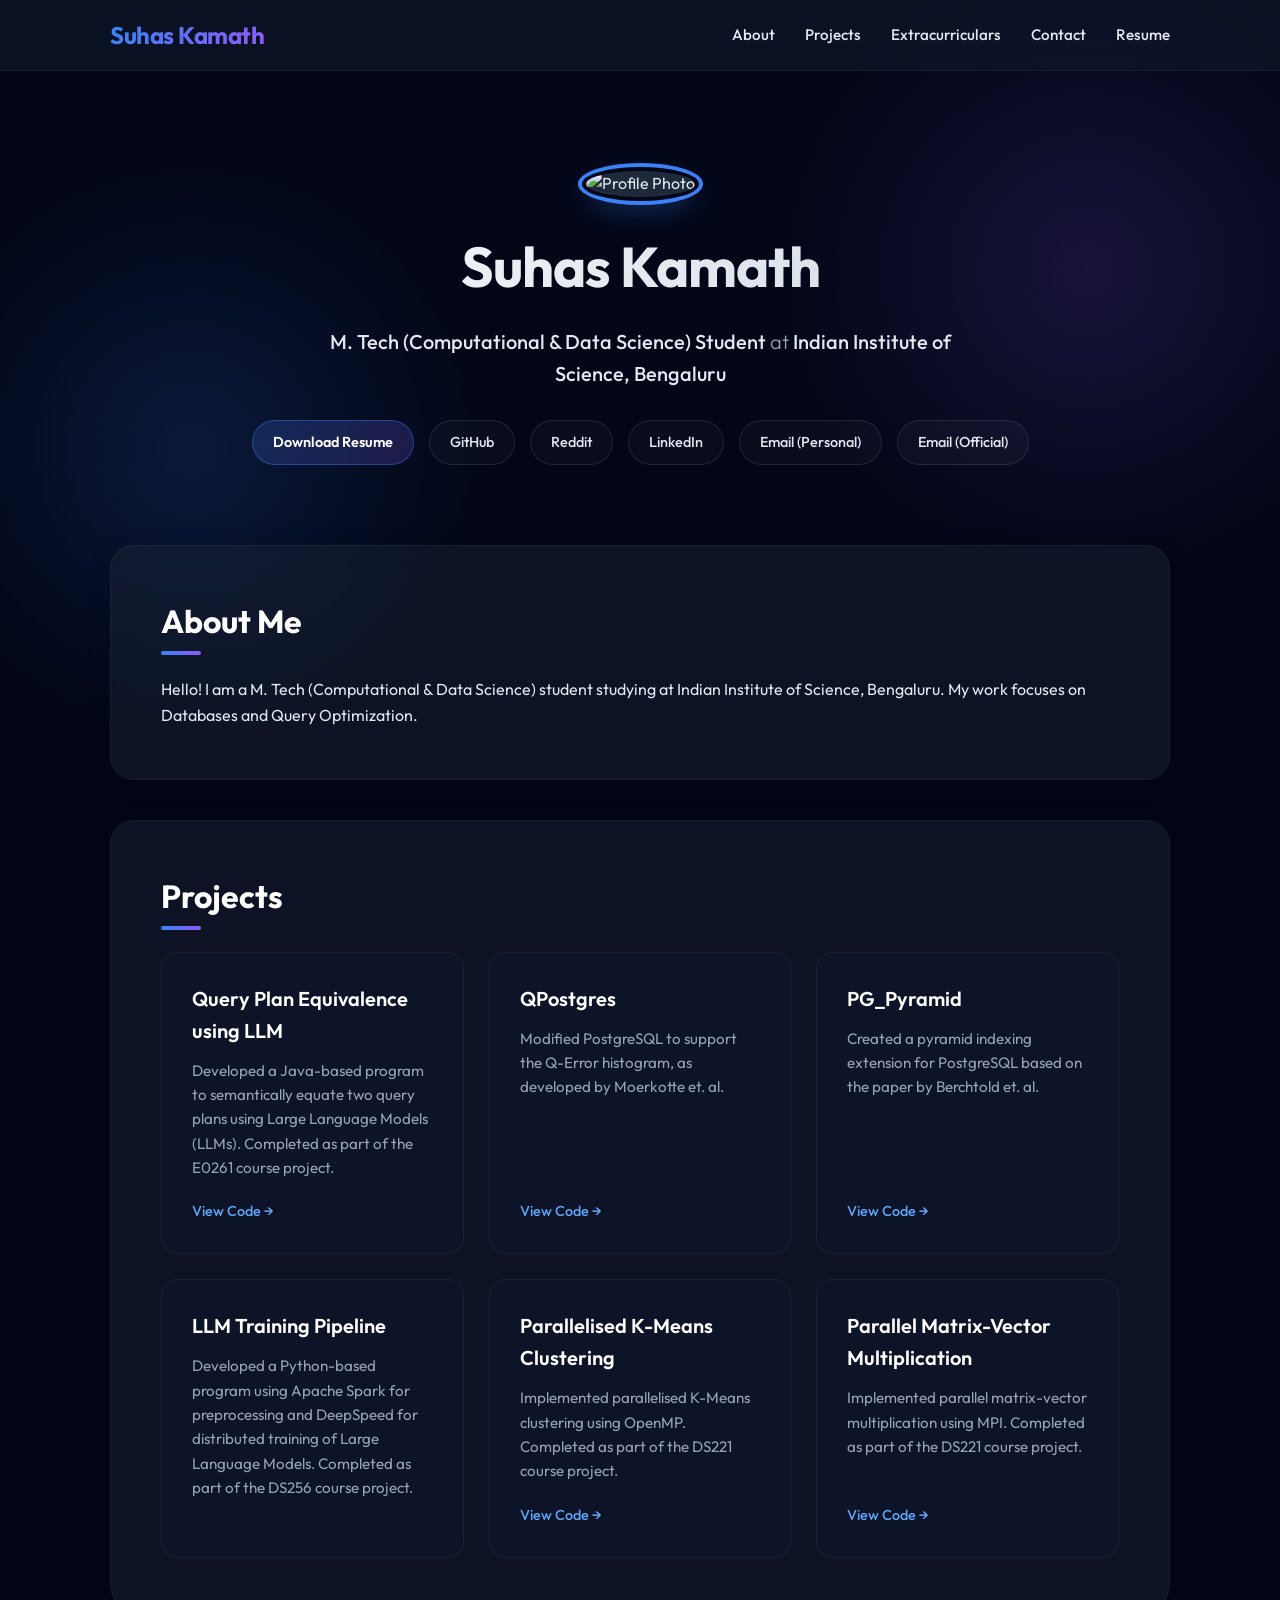
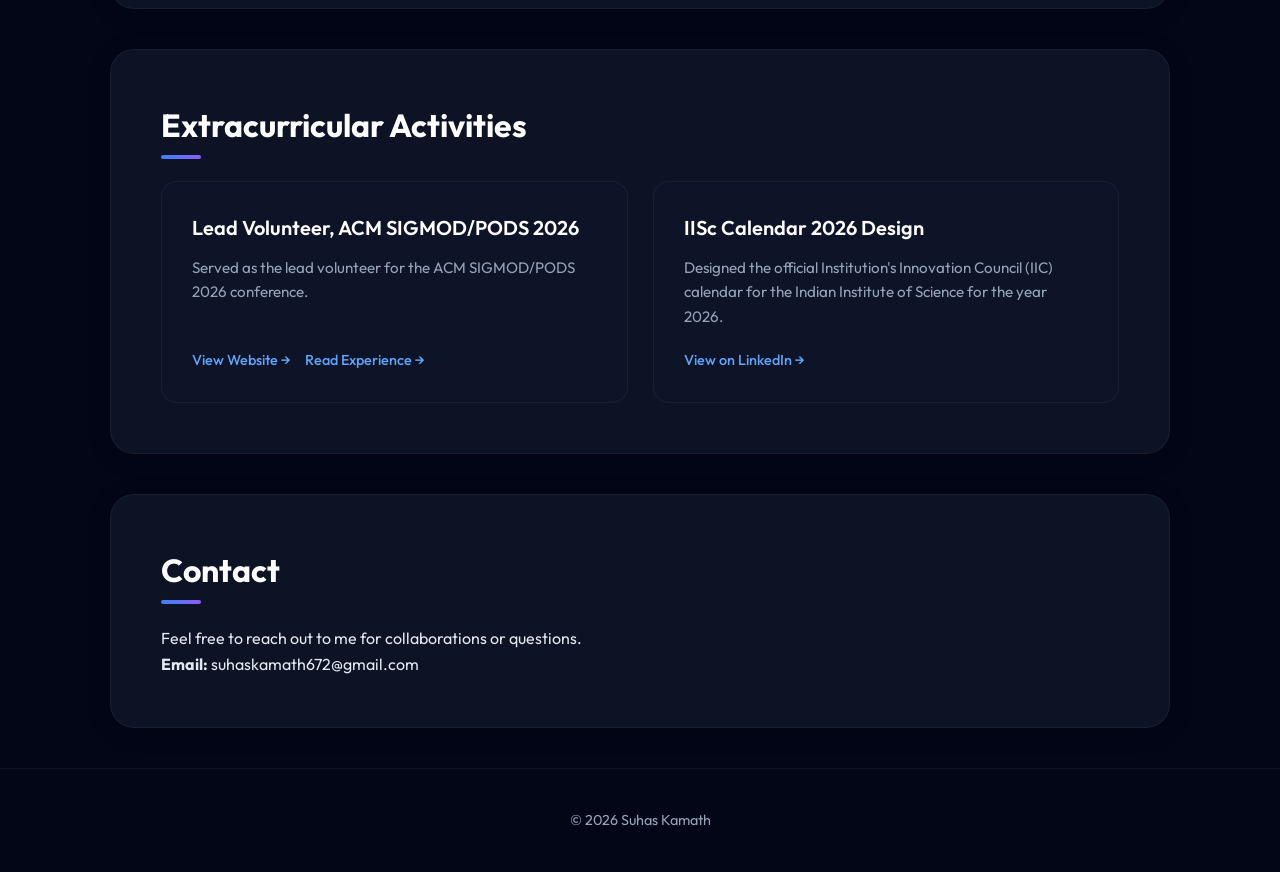
==== commit 594cdc3c: "Add SIGMOD 2026 conference travelogue" ====
--- a/index.html
+++ b/index.html
@@ -8,313 +8,7 @@
     <link rel="preconnect" href="https://fonts.googleapis.com">
     <link rel="preconnect" href="https://fonts.gstatic.com" crossorigin>
     <link href="https://fonts.googleapis.com/css2?family=Outfit:wght@300;400;500;600;700&display=swap" rel="stylesheet">
-    
-    <style>
-        /* --- CSS VARIABLES FOR EASY COLOR CHANGES --- */
-        :root {
-            --primary-color: #0f172a; /* Deep Slate */
-            --accent-color: #3b82f6;  /* Vibrant Blue */
-            --accent-glow: rgba(59, 130, 246, 0.5);
-            --text-color: #e2e8f0;
-            --text-muted: #94a3b8;
-            --bg-color: #020617; /* Very Dark Navy */
-            --surface-color: #1e293b;
-            --surface-hover: #334155;
-            --white: #ffffff;
-        }
-
-        /* --- GLOBAL STYLES --- */
-        * {
-            margin: 0;
-            padding: 0;
-            box-sizing: border-box;
-        }
-
-        body {
-            font-family: 'Outfit', -apple-system, BlinkMacSystemFont, "Segoe UI", Roboto, Helvetica, Arial, sans-serif;
-            line-height: 1.6;
-            color: var(--text-color);
-            background-color: var(--bg-color);
-            background-image: 
-                radial-gradient(circle at 15% 50%, rgba(59, 130, 246, 0.15), transparent 25%),
-                radial-gradient(circle at 85% 30%, rgba(139, 92, 246, 0.15), transparent 25%);
-            background-attachment: fixed;
-            -webkit-font-smoothing: antialiased;
-        }
-
-        a {
-            text-decoration: none;
-            color: var(--accent-color);
-            transition: all 0.3s cubic-bezier(0.4, 0, 0.2, 1);
-        }
-
-        a:hover {
-            color: #60a5fa;
-            text-shadow: 0 0 8px var(--accent-glow);
-        }
-
-        .container {
-            max-width: 1100px;
-            margin: 0 auto;
-            padding: 0 20px;
-        }
-
-        /* --- HEADER & NAVIGATION --- */
-        header {
-            background: rgba(15, 23, 42, 0.7);
-            backdrop-filter: blur(12px);
-            -webkit-backdrop-filter: blur(12px);
-            border-bottom: 1px solid rgba(255, 255, 255, 0.05);
-            position: sticky;
-            top: 0;
-            z-index: 100;
-            transition: all 0.3s ease;
-        }
-
-        nav {
-            display: flex;
-            justify-content: space-between;
-            align-items: center;
-            height: 70px;
-        }
-
-        .logo {
-            font-size: 1.5rem;
-            font-weight: 700;
-            background: linear-gradient(to right, #3b82f6, #8b5cf6);
-            -webkit-background-clip: text;
-            -webkit-text-fill-color: transparent;
-            letter-spacing: -0.5px;
-        }
-
-        .nav-links {
-            list-style: none;
-            display: flex;
-        }
-
-        .nav-links li {
-            margin-left: 30px;
-        }
-
-        .nav-links a {
-            color: var(--text-color);
-            font-weight: 500;
-            font-size: 0.95rem;
-            position: relative;
-        }
-        
-        .nav-links a::after {
-            content: '';
-            position: absolute;
-            width: 0;
-            height: 2px;
-            bottom: -4px;
-            left: 0;
-            background: linear-gradient(to right, #3b82f6, #8b5cf6);
-            transition: width 0.3s ease;
-        }
-
-        .nav-links a:hover::after {
-            width: 100%;
-        }
-
-        /* --- HERO SECTION --- */
-        .hero {
-            padding: 100px 0 80px;
-            text-align: center;
-            position: relative;
-        }
-
-        .profile-img {
-            width: 160px;
-            height: 160px;
-            border-radius: 50%;
-            object-fit: cover;
-            margin-bottom: 25px;
-            background-color: var(--surface-color);
-            box-shadow: 0 0 0 4px var(--bg-color), 0 0 0 8px var(--accent-color), 0 10px 30px rgba(59, 130, 246, 0.4);
-            transition: transform 0.5s cubic-bezier(0.175, 0.885, 0.32, 1.275);
-        }
-        
-        .profile-img:hover {
-            transform: scale(1.05) rotate(2deg);
-        }
-
-        .hero h1 {
-            font-size: 3.5rem;
-            font-weight: 700;
-            margin-bottom: 15px;
-            letter-spacing: -1px;
-            background: linear-gradient(135deg, #ffffff 0%, #cbd5e1 100%);
-            -webkit-background-clip: text;
-            -webkit-text-fill-color: transparent;
-        }
-
-        .hero p {
-            font-size: 1.25rem;
-            color: var(--text-muted);
-            max-width: 650px;
-            margin: 0 auto 30px;
-            font-weight: 300;
-        }
-        
-        .hero p strong {
-            color: #e2e8f0;
-            font-weight: 500;
-        }
-
-        .social-links {
-            display: flex;
-            justify-content: center;
-            gap: 15px;
-            flex-wrap: wrap;
-        }
-
-        .social-links a {
-            background: rgba(255, 255, 255, 0.03);
-            border: 1px solid rgba(255, 255, 255, 0.1);
-            padding: 10px 20px;
-            border-radius: 30px;
-            font-size: 0.9rem;
-            font-weight: 500;
-            color: var(--text-color);
-            backdrop-filter: blur(10px);
-            -webkit-backdrop-filter: blur(10px);
-        }
-        
-        .social-links a:hover {
-            background: rgba(59, 130, 246, 0.1);
-            border-color: rgba(59, 130, 246, 0.5);
-            transform: translateY(-2px);
-            box-shadow: 0 4px 12px rgba(0, 0, 0, 0.2);
-            color: #ffffff;
-        }
-
-        /* --- CONTENT SECTIONS --- */
-        section {
-            background: rgba(30, 41, 59, 0.4);
-            backdrop-filter: blur(16px);
-            -webkit-backdrop-filter: blur(16px);
-            border: 1px solid rgba(255, 255, 255, 0.05);
-            padding: 50px;
-            margin-bottom: 40px;
-            border-radius: 24px;
-            box-shadow: 0 4px 24px -1px rgba(0, 0, 0, 0.2);
-            transition: transform 0.3s ease, box-shadow 0.3s ease;
-        }
-
-        section:hover {
-            box-shadow: 0 10px 40px -10px rgba(0, 0, 0, 0.4);
-        }
-
-        h2 {
-            font-size: 2rem;
-            font-weight: 700;
-            color: var(--white);
-            margin-bottom: 30px;
-            display: inline-block;
-            position: relative;
-        }
-        
-        h2::after {
-            content: '';
-            position: absolute;
-            left: 0;
-            bottom: -8px;
-            width: 40px;
-            height: 4px;
-            background: linear-gradient(90deg, #3b82f6, #8b5cf6);
-            border-radius: 2px;
-        }
-
-        .grid-list {
-            display: grid;
-            grid-template-columns: repeat(auto-fit, minmax(300px, 1fr));
-            gap: 25px;
-        }
-
-        .card {
-            background: rgba(15, 23, 42, 0.6);
-            padding: 30px;
-            border-radius: 16px;
-            border: 1px solid rgba(255, 255, 255, 0.05);
-            transition: all 0.3s cubic-bezier(0.4, 0, 0.2, 1);
-            position: relative;
-            overflow: hidden;
-            display: flex;
-            flex-direction: column;
-        }
-        
-        .card::before {
-            content: '';
-            position: absolute;
-            top: 0;
-            left: 0;
-            width: 100%;
-            height: 100%;
-            background: radial-gradient(circle at top right, rgba(59, 130, 246, 0.1), transparent 50%);
-            opacity: 0;
-            transition: opacity 0.3s ease;
-        }
-
-        .card:hover {
-            transform: translateY(-5px);
-            border-color: rgba(59, 130, 246, 0.3);
-            box-shadow: 0 10px 30px -10px rgba(0, 0, 0, 0.5);
-        }
-        
-        .card:hover::before {
-            opacity: 1;
-        }
-
-        .card h3 {
-            font-size: 1.25rem;
-            color: var(--white);
-            margin-bottom: 12px;
-            font-weight: 600;
-        }
-        
-        .card p {
-            color: var(--text-muted);
-            font-size: 0.95rem;
-            flex-grow: 1;
-            margin-bottom: 20px;
-        }
-        
-        .card a {
-            display: inline-flex;
-            align-items: center;
-            font-weight: 500;
-            font-size: 0.9rem;
-            color: #60a5fa;
-            margin-top: auto;
-            position: relative;
-            z-index: 1;
-        }
-        
-        .card a:hover {
-            color: #93c5fd;
-        }
-
-        /* --- FOOTER --- */
-        footer {
-            text-align: center;
-            padding: 40px 20px;
-            color: var(--text-muted);
-            font-size: 0.9rem;
-            border-top: 1px solid rgba(255, 255, 255, 0.05);
-            margin-top: 40px;
-        }
-
-        /* --- RESPONSIVE DESIGN --- */
-        @media (max-width: 768px) {
-            .hero h1 { font-size: 2.5rem; }
-            nav { flex-direction: column; height: auto; padding: 15px 0; gap: 15px; }
-            .nav-links { margin-left: 0; justify-content: center; flex-wrap: wrap; gap: 15px; }
-            .nav-links li { margin: 0; }
-            section { padding: 30px 20px; }
-        }
-    </style>
+    <link rel="stylesheet" href="style.css">
 </head>
 <body>
 
@@ -416,7 +110,10 @@
                 <div class="card">
                     <h3>Lead Volunteer, ACM SIGMOD/PODS 2026</h3>
                     <p>Served as the lead volunteer for the ACM SIGMOD/PODS 2026 conference.</p>
-                    <a href="https://2026.sigmod.org/" target="_blank">View Website &rarr;</a>
+                    <div style="display: flex; gap: 15px; margin-top: auto; flex-wrap: wrap;">
+                        <a href="https://2026.sigmod.org/" target="_blank">View Website &rarr;</a>
+                        <a href="SIGMOD_26/sigmod.html">Read Experience &rarr;</a>
+                    </div>
                 </div>
                 <div class="card">
                     <h3>IISc Calendar 2026 Design</h3>
--- a/style.css
+++ b/style.css
@@ -0,0 +1,415 @@
+/* --- CSS VARIABLES FOR EASY COLOR CHANGES --- */
+:root {
+    --primary-color: #0f172a; /* Deep Slate */
+    --accent-color: #3b82f6;  /* Vibrant Blue */
+    --accent-glow: rgba(59, 130, 246, 0.5);
+    --text-color: #e2e8f0;
+    --text-muted: #94a3b8;
+    --bg-color: #020617; /* Very Dark Navy */
+    --surface-color: #1e293b;
+    --surface-hover: #334155;
+    --white: #ffffff;
+}
+
+/* --- GLOBAL STYLES --- */
+* {
+    margin: 0;
+    padding: 0;
+    box-sizing: border-box;
+}
+
+body {
+    font-family: 'Outfit', -apple-system, BlinkMacSystemFont, "Segoe UI", Roboto, Helvetica, Arial, sans-serif;
+    line-height: 1.6;
+    color: var(--text-color);
+    background-color: var(--bg-color);
+    background-image: 
+        radial-gradient(circle at 15% 50%, rgba(59, 130, 246, 0.15), transparent 25%),
+        radial-gradient(circle at 85% 30%, rgba(139, 92, 246, 0.15), transparent 25%);
+    background-attachment: fixed;
+    -webkit-font-smoothing: antialiased;
+}
+
+a {
+    text-decoration: none;
+    color: var(--accent-color);
+    transition: all 0.3s cubic-bezier(0.4, 0, 0.2, 1);
+}
+
+a:hover {
+    color: #60a5fa;
+    text-shadow: 0 0 8px var(--accent-glow);
+}
+
+.container {
+    max-width: 1100px;
+    margin: 0 auto;
+    padding: 0 20px;
+}
+
+/* --- HEADER & NAVIGATION --- */
+header {
+    background: rgba(15, 23, 42, 0.7);
+    backdrop-filter: blur(12px);
+    -webkit-backdrop-filter: blur(12px);
+    border-bottom: 1px solid rgba(255, 255, 255, 0.05);
+    position: sticky;
+    top: 0;
+    z-index: 100;
+    transition: all 0.3s ease;
+}
+
+nav {
+    display: flex;
+    justify-content: space-between;
+    align-items: center;
+    height: 70px;
+}
+
+.logo {
+    font-size: 1.5rem;
+    font-weight: 700;
+    background: linear-gradient(to right, #3b82f6, #8b5cf6);
+    -webkit-background-clip: text;
+    -webkit-text-fill-color: transparent;
+    letter-spacing: -0.5px;
+}
+
+.nav-links {
+    list-style: none;
+    display: flex;
+}
+
+.nav-links li {
+    margin-left: 30px;
+}
+
+.nav-links a {
+    color: var(--text-color);
+    font-weight: 500;
+    font-size: 0.95rem;
+    position: relative;
+}
+
+.nav-links a::after {
+    content: '';
+    position: absolute;
+    width: 0;
+    height: 2px;
+    bottom: -4px;
+    left: 0;
+    background: linear-gradient(to right, #3b82f6, #8b5cf6);
+    transition: width 0.3s ease;
+}
+
+.nav-links a:hover::after {
+    width: 100%;
+}
+
+/* --- HERO SECTION --- */
+.hero {
+    padding: 100px 0 80px;
+    text-align: center;
+    position: relative;
+}
+
+.profile-img {
+    width: 160px;
+    height: 160px;
+    border-radius: 50%;
+    object-fit: cover;
+    margin-bottom: 25px;
+    background-color: var(--surface-color);
+    box-shadow: 0 0 0 4px var(--bg-color), 0 0 0 8px var(--accent-color), 0 10px 30px rgba(59, 130, 246, 0.4);
+    transition: transform 0.5s cubic-bezier(0.175, 0.885, 0.32, 1.275);
+}
+
+.profile-img:hover {
+    transform: scale(1.05) rotate(2deg);
+}
+
+.hero h1 {
+    font-size: 3.5rem;
+    font-weight: 700;
+    margin-bottom: 15px;
+    letter-spacing: -1px;
+    background: linear-gradient(135deg, #ffffff 0%, #cbd5e1 100%);
+    -webkit-background-clip: text;
+    -webkit-text-fill-color: transparent;
+}
+
+.hero p {
+    font-size: 1.25rem;
+    color: var(--text-muted);
+    max-width: 650px;
+    margin: 0 auto 30px;
+    font-weight: 300;
+}
+
+.hero p strong {
+    color: #e2e8f0;
+    font-weight: 500;
+}
+
+.social-links {
+    display: flex;
+    justify-content: center;
+    gap: 15px;
+    flex-wrap: wrap;
+}
+
+.social-links a {
+    background: rgba(255, 255, 255, 0.03);
+    border: 1px solid rgba(255, 255, 255, 0.1);
+    padding: 10px 20px;
+    border-radius: 30px;
+    font-size: 0.9rem;
+    font-weight: 500;
+    color: var(--text-color);
+    backdrop-filter: blur(10px);
+    -webkit-backdrop-filter: blur(10px);
+}
+
+.social-links a:hover {
+    background: rgba(59, 130, 246, 0.1);
+    border-color: rgba(59, 130, 246, 0.5);
+    transform: translateY(-2px);
+    box-shadow: 0 4px 12px rgba(0, 0, 0, 0.2);
+    color: #ffffff;
+}
+
+/* --- CONTENT SECTIONS --- */
+section {
+    background: rgba(30, 41, 59, 0.4);
+    backdrop-filter: blur(16px);
+    -webkit-backdrop-filter: blur(16px);
+    border: 1px solid rgba(255, 255, 255, 0.05);
+    padding: 50px;
+    margin-bottom: 40px;
+    border-radius: 24px;
+    box-shadow: 0 4px 24px -1px rgba(0, 0, 0, 0.2);
+    transition: transform 0.3s ease, box-shadow 0.3s ease;
+}
+
+section:hover {
+    box-shadow: 0 10px 40px -10px rgba(0, 0, 0, 0.4);
+}
+
+h2 {
+    font-size: 2rem;
+    font-weight: 700;
+    color: var(--white);
+    margin-bottom: 30px;
+    display: inline-block;
+    position: relative;
+}
+
+h2::after {
+    content: '';
+    position: absolute;
+    left: 0;
+    bottom: -8px;
+    width: 40px;
+    height: 4px;
+    background: linear-gradient(90deg, #3b82f6, #8b5cf6);
+    border-radius: 2px;
+}
+
+.grid-list {
+    display: grid;
+    grid-template-columns: repeat(auto-fit, minmax(300px, 1fr));
+    gap: 25px;
+}
+
+.card {
+    background: rgba(15, 23, 42, 0.6);
+    padding: 30px;
+    border-radius: 16px;
+    border: 1px solid rgba(255, 255, 255, 0.05);
+    transition: all 0.3s cubic-bezier(0.4, 0, 0.2, 1);
+    position: relative;
+    overflow: hidden;
+    display: flex;
+    flex-direction: column;
+}
+
+.card::before {
+    content: '';
+    position: absolute;
+    top: 0;
+    left: 0;
+    width: 100%;
+    height: 100%;
+    background: radial-gradient(circle at top right, rgba(59, 130, 246, 0.1), transparent 50%);
+    opacity: 0;
+    transition: opacity 0.3s ease;
+}
+
+.card:hover {
+    transform: translateY(-5px);
+    border-color: rgba(59, 130, 246, 0.3);
+    box-shadow: 0 10px 30px -10px rgba(0, 0, 0, 0.5);
+}
+
+.card:hover::before {
+    opacity: 1;
+}
+
+.card h3 {
+    font-size: 1.25rem;
+    color: var(--white);
+    margin-bottom: 12px;
+    font-weight: 600;
+}
+
+.card p {
+    color: var(--text-muted);
+    font-size: 0.95rem;
+    flex-grow: 1;
+    margin-bottom: 20px;
+}
+
+.card a {
+    display: inline-flex;
+    align-items: center;
+    font-weight: 500;
+    font-size: 0.9rem;
+    color: #60a5fa;
+    margin-top: auto;
+    position: relative;
+    z-index: 1;
+}
+
+.card a:hover {
+    color: #93c5fd;
+}
+
+/* --- FOOTER --- */
+footer {
+    text-align: center;
+    padding: 40px 20px;
+    color: var(--text-muted);
+    font-size: 0.9rem;
+    border-top: 1px solid rgba(255, 255, 255, 0.05);
+    margin-top: 40px;
+}
+
+/* --- SIGMOD BLOG SPECIFIC STYLES --- */
+.badge {
+    display: inline-block;
+    padding: 0.5rem 1rem;
+    background: rgba(59, 130, 246, 0.1);
+    color: var(--accent-color);
+    border: 1px solid rgba(59, 130, 246, 0.2);
+    border-radius: 100px;
+    font-size: 0.85rem;
+    font-weight: 600;
+    text-transform: uppercase;
+    letter-spacing: 1px;
+    margin-bottom: 1.5rem;
+}
+
+.day-header {
+    margin-bottom: 2rem;
+}
+
+.day-label {
+    display: block;
+    color: var(--accent-color);
+    font-weight: 700;
+    font-size: 1rem;
+    text-transform: uppercase;
+    letter-spacing: 2px;
+    margin-bottom: 0.5rem;
+}
+
+.content-block {
+    display: flex;
+    flex-direction: column;
+    gap: 1.25rem;
+}
+
+.content-block p {
+    color: var(--text-muted);
+    font-size: 1.05rem;
+}
+
+.panelists-list {
+    list-style-type: none;
+    margin: 1rem 0;
+    padding: 1.5rem 2rem;
+    background: rgba(15, 23, 42, 0.4);
+    border-radius: 16px;
+    border: 1px solid rgba(255, 255, 255, 0.05);
+}
+
+.panelists-list li {
+    color: var(--text-color);
+    margin-bottom: 0.75rem;
+    padding-left: 2rem;
+    position: relative;
+    font-weight: 500;
+}
+
+.panelists-list li:last-child {
+    margin-bottom: 0;
+}
+
+.panelists-list li::before {
+    content: '';
+    position: absolute;
+    left: 0;
+    top: 0.6rem;
+    width: 6px;
+    height: 6px;
+    background: var(--accent-color);
+    border-radius: 50%;
+    box-shadow: 0 0 10px var(--accent-color);
+}
+
+.image-wrapper {
+    border-radius: 16px;
+    overflow: hidden;
+    margin: 2rem 0;
+    transition: transform 0.4s cubic-bezier(0.175, 0.885, 0.32, 1.275), box-shadow 0.4s ease;
+    position: relative;
+    border: 1px solid rgba(255, 255, 255, 0.05);
+}
+
+.image-wrapper img {
+    width: 100%;
+    height: auto;
+    display: block;
+    transition: transform 0.6s ease;
+}
+
+.image-wrapper:hover {
+    transform: translateY(-8px);
+    box-shadow: 0 20px 40px rgba(0, 0, 0, 0.4), 0 0 20px var(--accent-glow);
+    z-index: 10;
+}
+
+.image-wrapper:hover img {
+    transform: scale(1.03);
+}
+
+/* Animations */
+.fade-in {
+    opacity: 0;
+    transform: translateY(40px);
+    transition: opacity 0.8s cubic-bezier(0.2, 0.8, 0.2, 1), transform 0.8s cubic-bezier(0.2, 0.8, 0.2, 1);
+}
+
+.fade-in.visible {
+    opacity: 1;
+    transform: translateY(0);
+}
+
+/* --- RESPONSIVE DESIGN --- */
+@media (max-width: 768px) {
+    .hero h1 { font-size: 2.5rem; }
+    nav { flex-direction: column; height: auto; padding: 15px 0; gap: 15px; }
+    .nav-links { margin-left: 0; justify-content: center; flex-wrap: wrap; gap: 15px; }
+    .nav-links li { margin: 0; }
+    section { padding: 30px 20px; }
+}
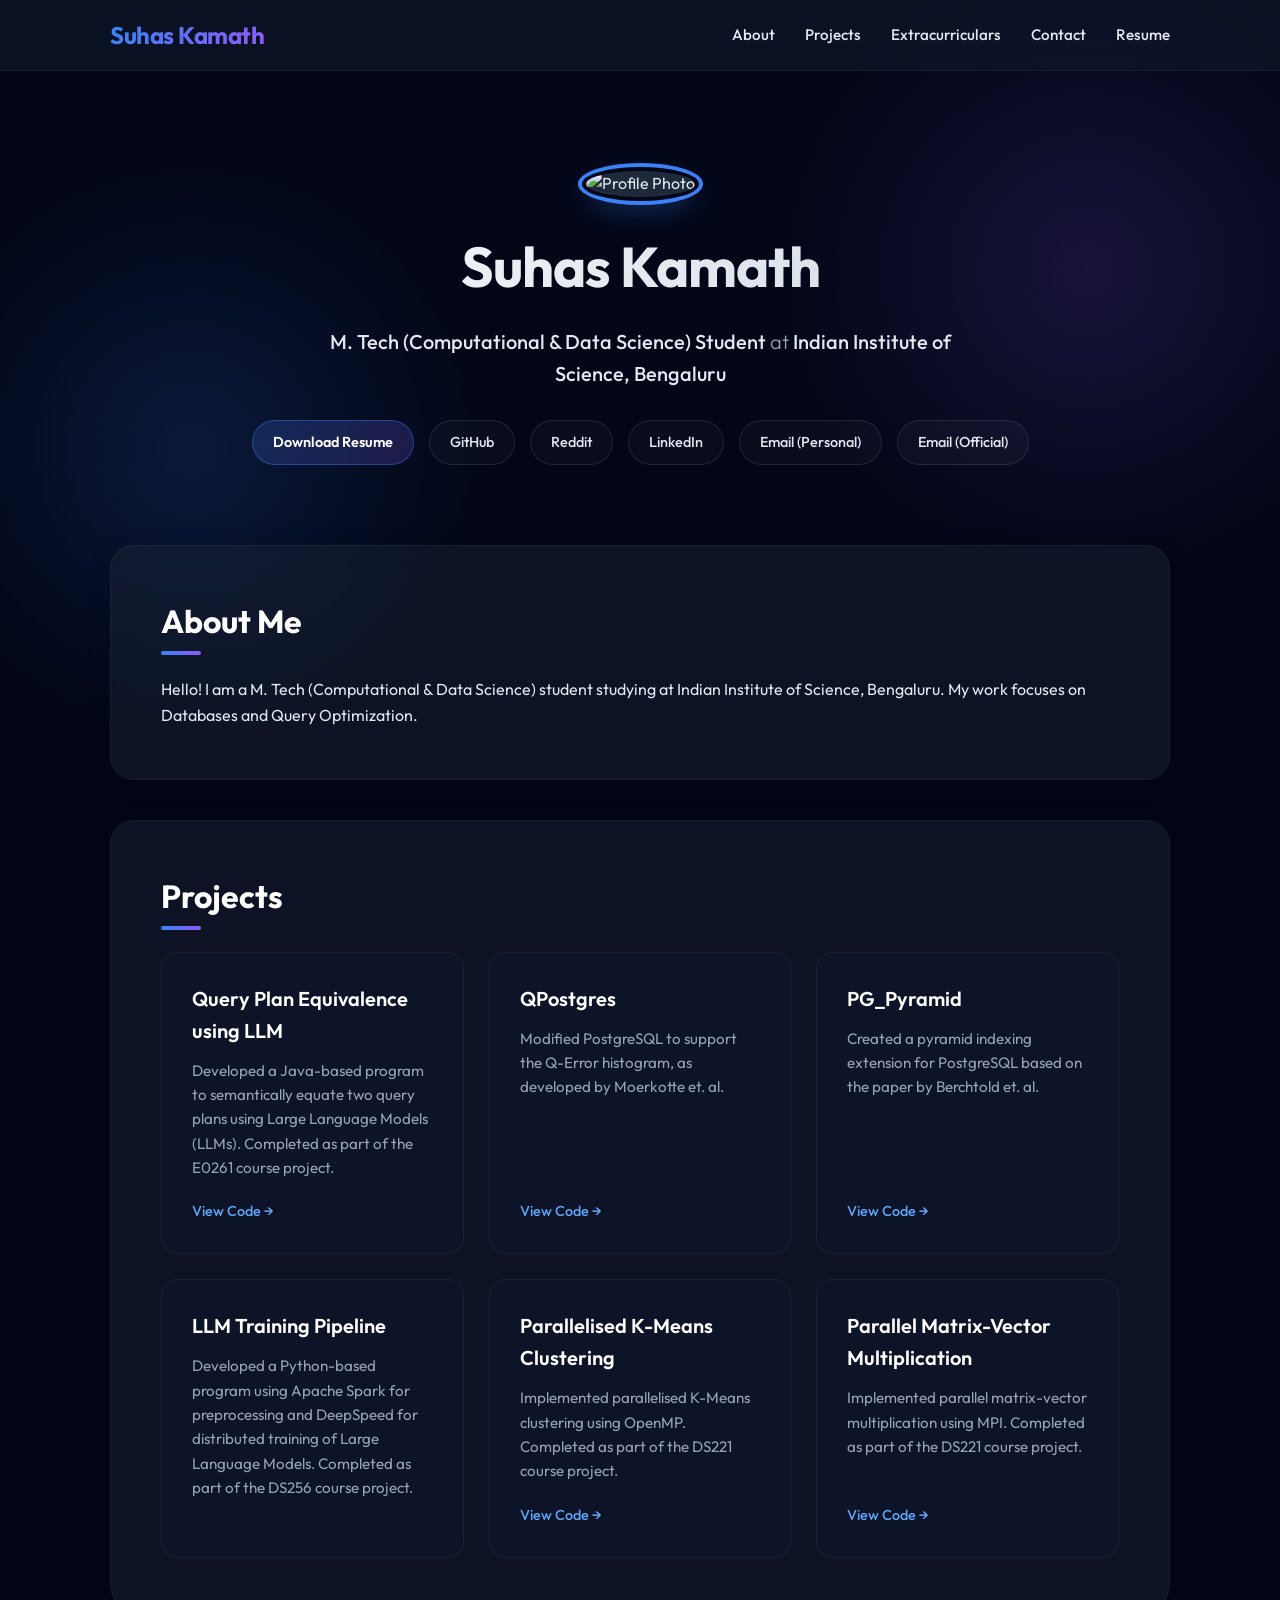
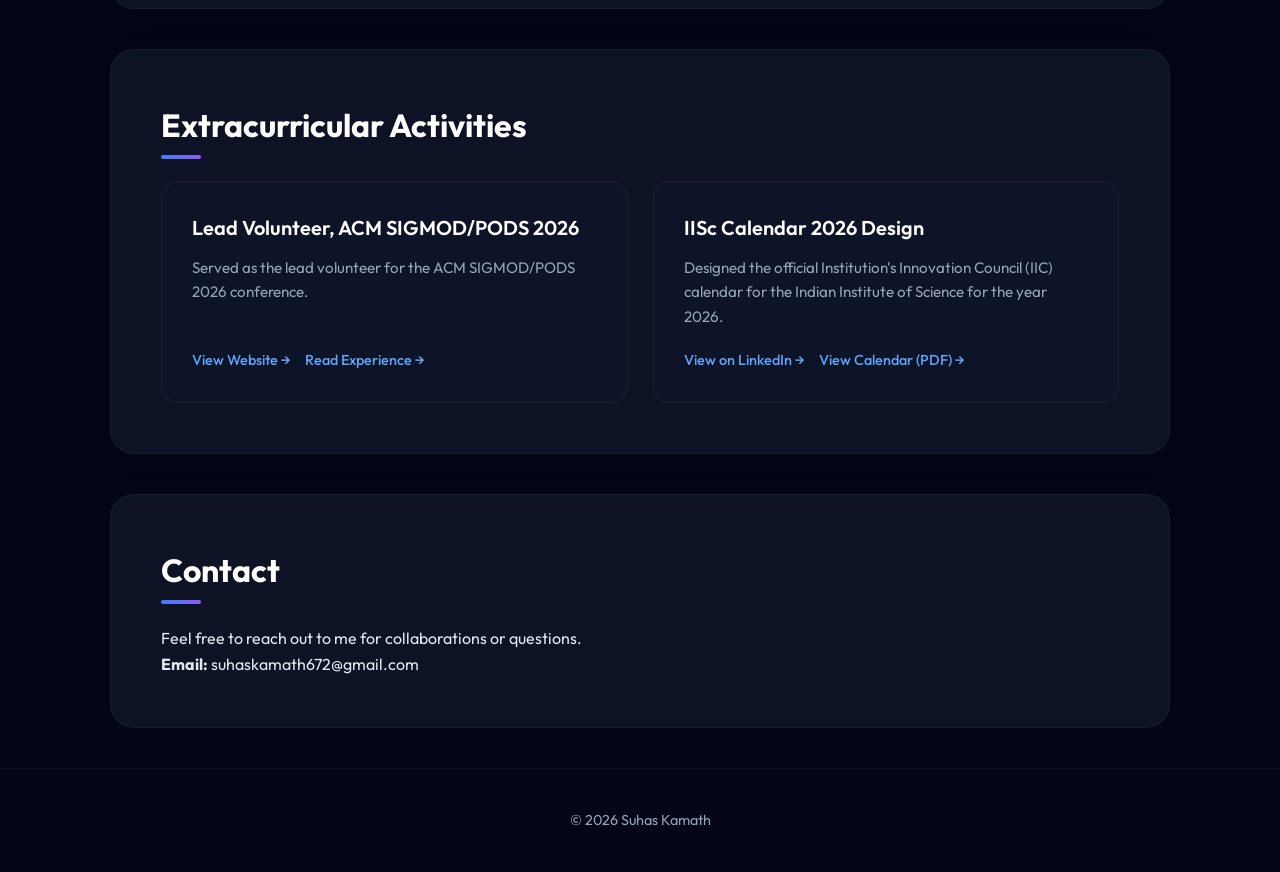
==== commit 39598ac8: "Add direct PDF link to IISc 2026 calendar" ====
--- a/index.html
+++ b/index.html
@@ -118,7 +118,10 @@
                 <div class="card">
                     <h3>IISc Calendar 2026 Design</h3>
                     <p>Designed the official Institution's Innovation Council (IIC) calendar for the Indian Institute of Science for the year 2026.</p>
-                    <a href="https://www.linkedin.com/posts/institution-innovation-council-iic-iisc_iic-calendar-designs-ugcPost-7414228156267700224-qsvM?utm_source=share&utm_medium=member_desktop&rcm=ACoAADZTrDcB0Xc3ZBalmQDPo8MAmC64FkrdKAU" target="_blank">View on LinkedIn &rarr;</a>
+                    <div style="display: flex; gap: 15px; margin-top: auto; flex-wrap: wrap;">
+                        <a href="https://www.linkedin.com/posts/institution-innovation-council-iic-iisc_iic-calendar-designs-ugcPost-7414228156267700224-qsvM?utm_source=share&utm_medium=member_desktop&rcm=ACoAADZTrDcB0Xc3ZBalmQDPo8MAmC64FkrdKAU" target="_blank">View on LinkedIn &rarr;</a>
+                        <a href="files/calendar_2026.pdf" target="_blank">View Calendar (PDF) &rarr;</a>
+                    </div>
                 </div>
             </div>
         </section>
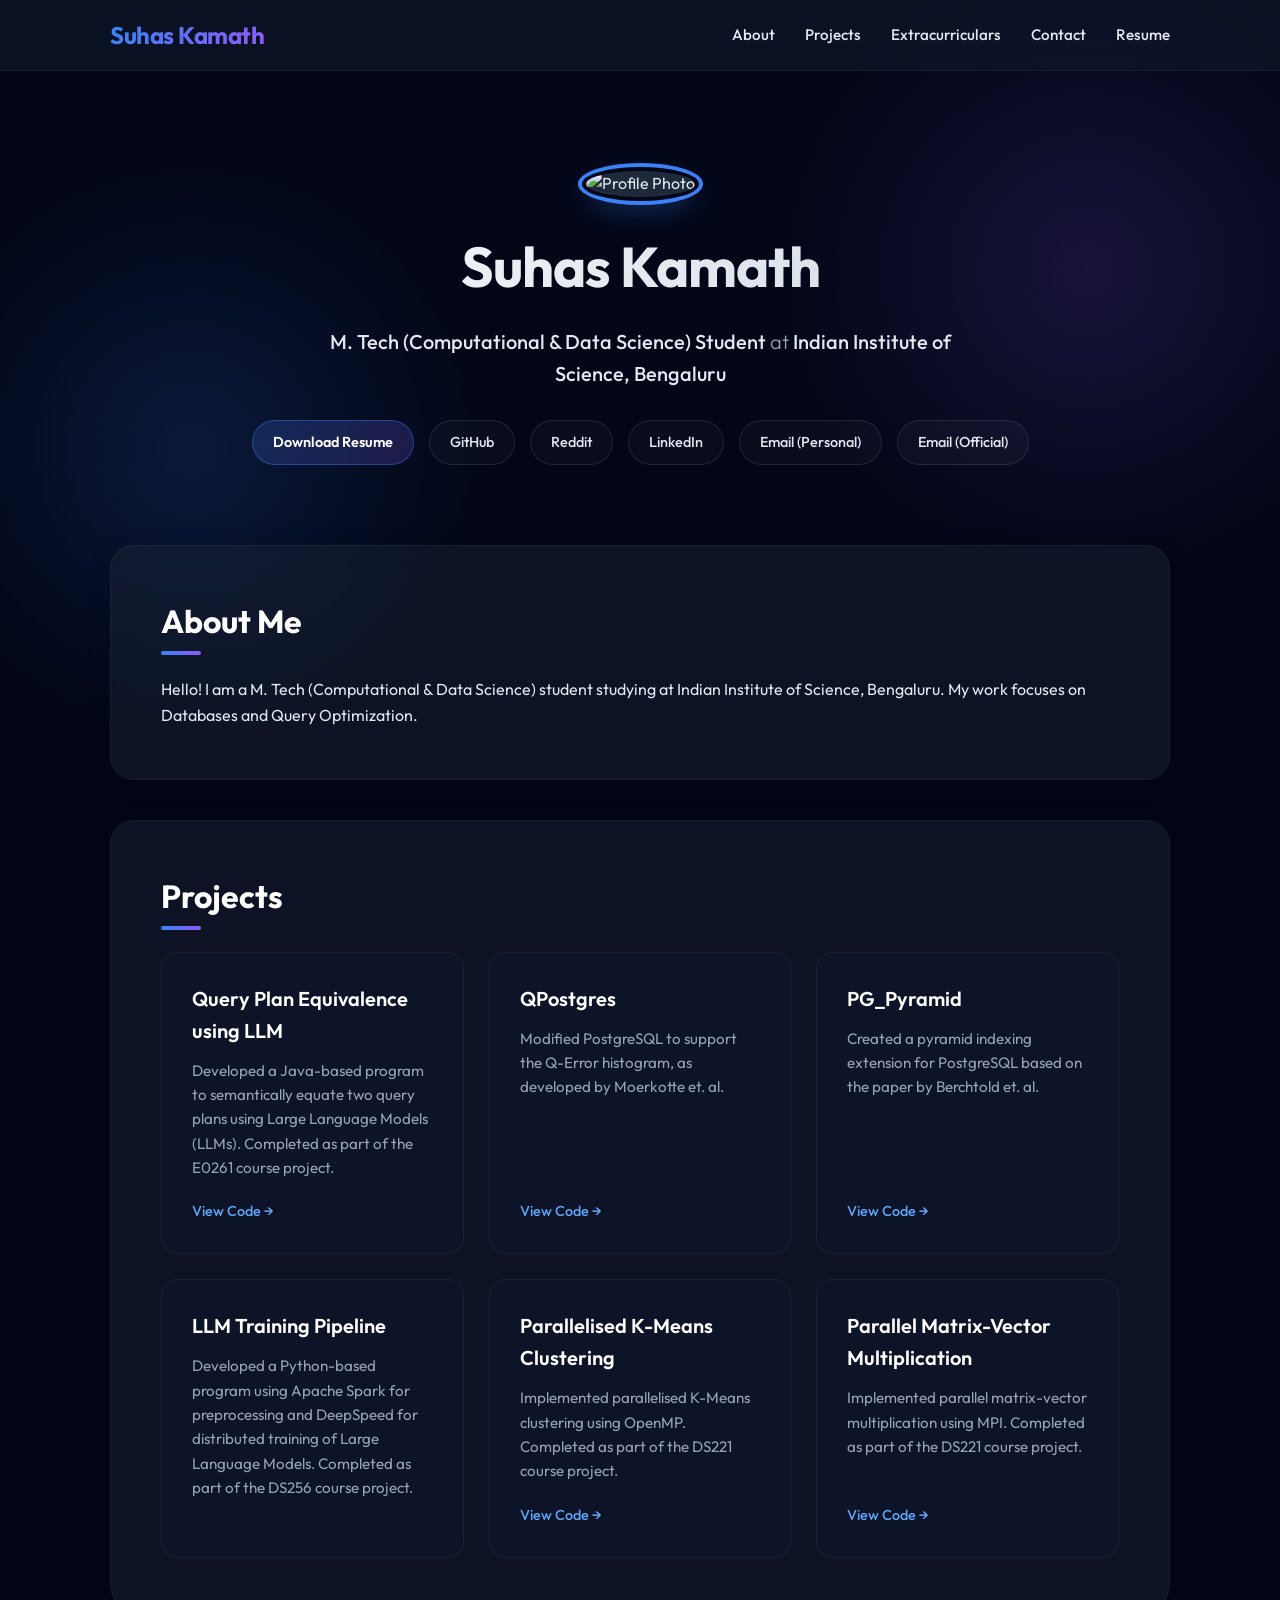
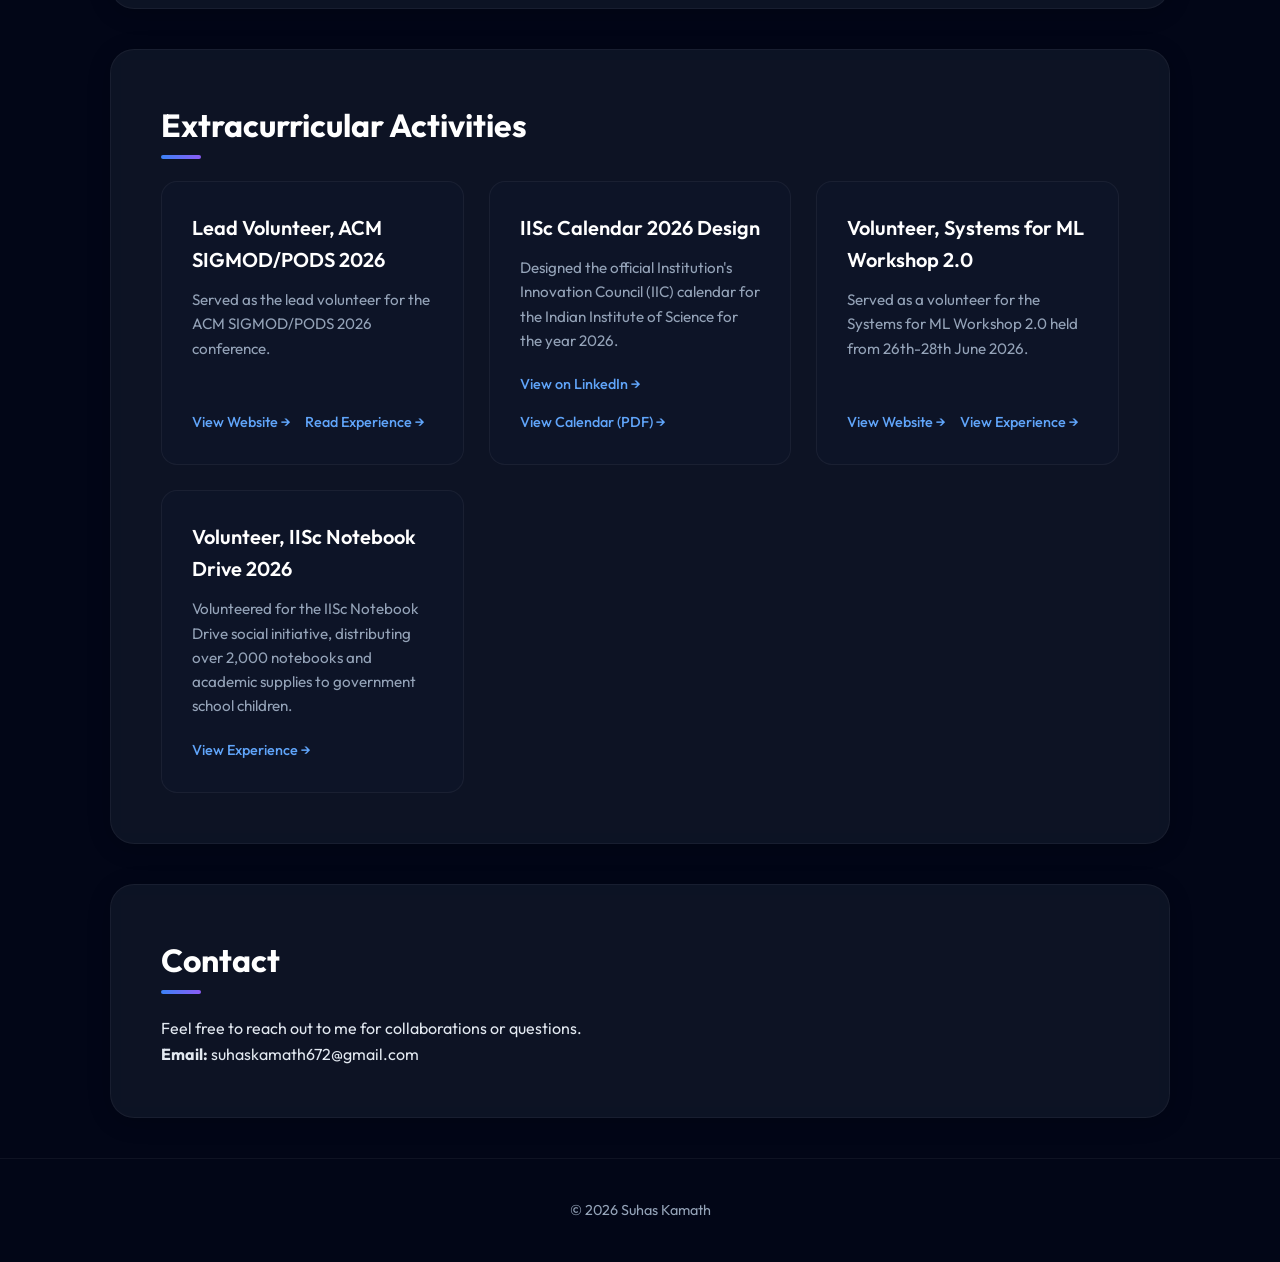
==== commit f6eac60f: "Add pages for SysML 2.0 Workshop and IISc Notebook Drive 2026" ====
--- a/index.html
+++ b/index.html
@@ -123,6 +123,21 @@
                         <a href="files/calendar_2026.pdf" target="_blank">View Calendar (PDF) &rarr;</a>
                     </div>
                 </div>
+                <div class="card">
+                    <h3>Volunteer, Systems for ML Workshop 2.0</h3>
+                    <p>Served as a volunteer for the Systems for ML Workshop 2.0 held from 26th-28th June 2026.</p>
+                    <div style="display: flex; gap: 15px; margin-top: auto; flex-wrap: wrap;">
+                        <a href="https://iisc.acm.org/sysml-workshop-2026/" target="_blank">View Website &rarr;</a>
+                        <a href="SysML2.0/sysml.html">View Experience &rarr;</a>
+                    </div>
+                </div>
+                <div class="card">
+                    <h3>Volunteer, IISc Notebook Drive 2026</h3>
+                    <p>Volunteered for the IISc Notebook Drive social initiative, distributing over 2,000 notebooks and academic supplies to government school children.</p>
+                    <div style="display: flex; gap: 15px; margin-top: auto; flex-wrap: wrap;">
+                        <a href="NBD26/nbd.html">View Experience &rarr;</a>
+                    </div>
+                </div>
             </div>
         </section>
 
